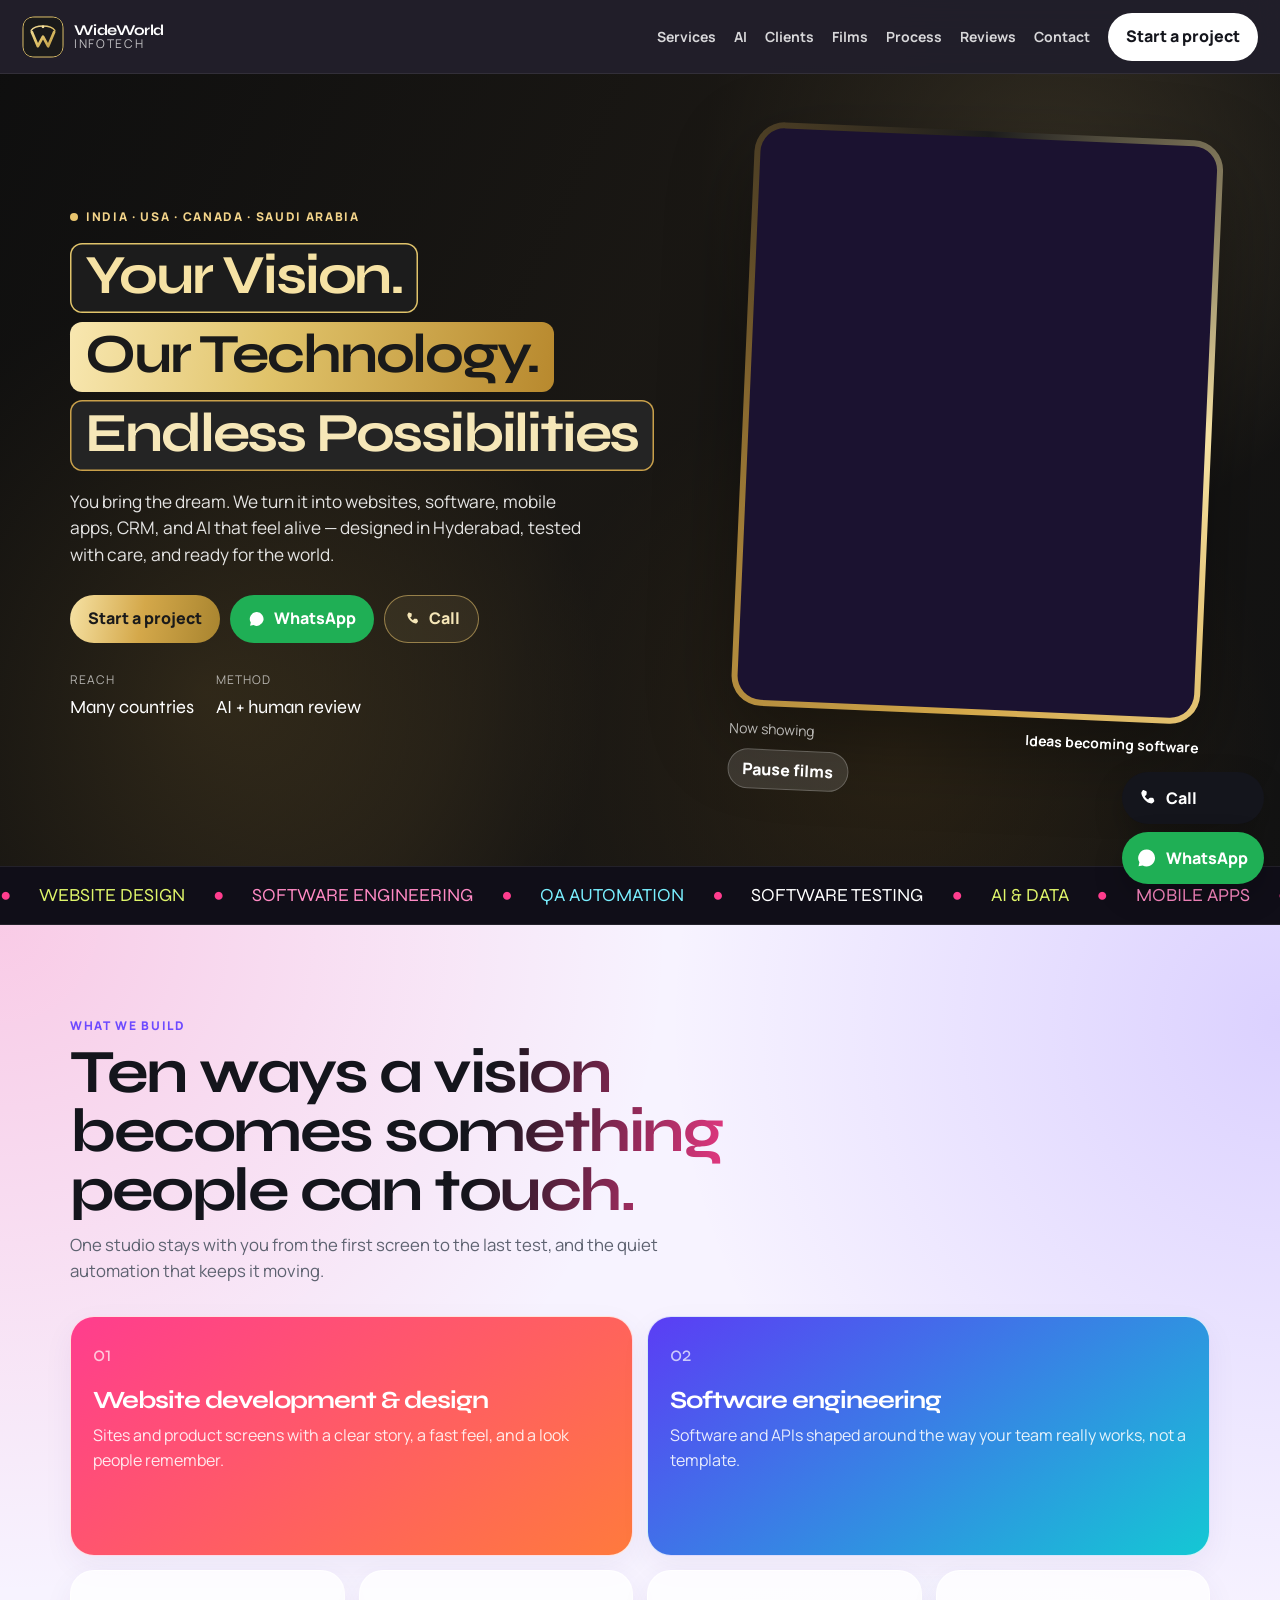
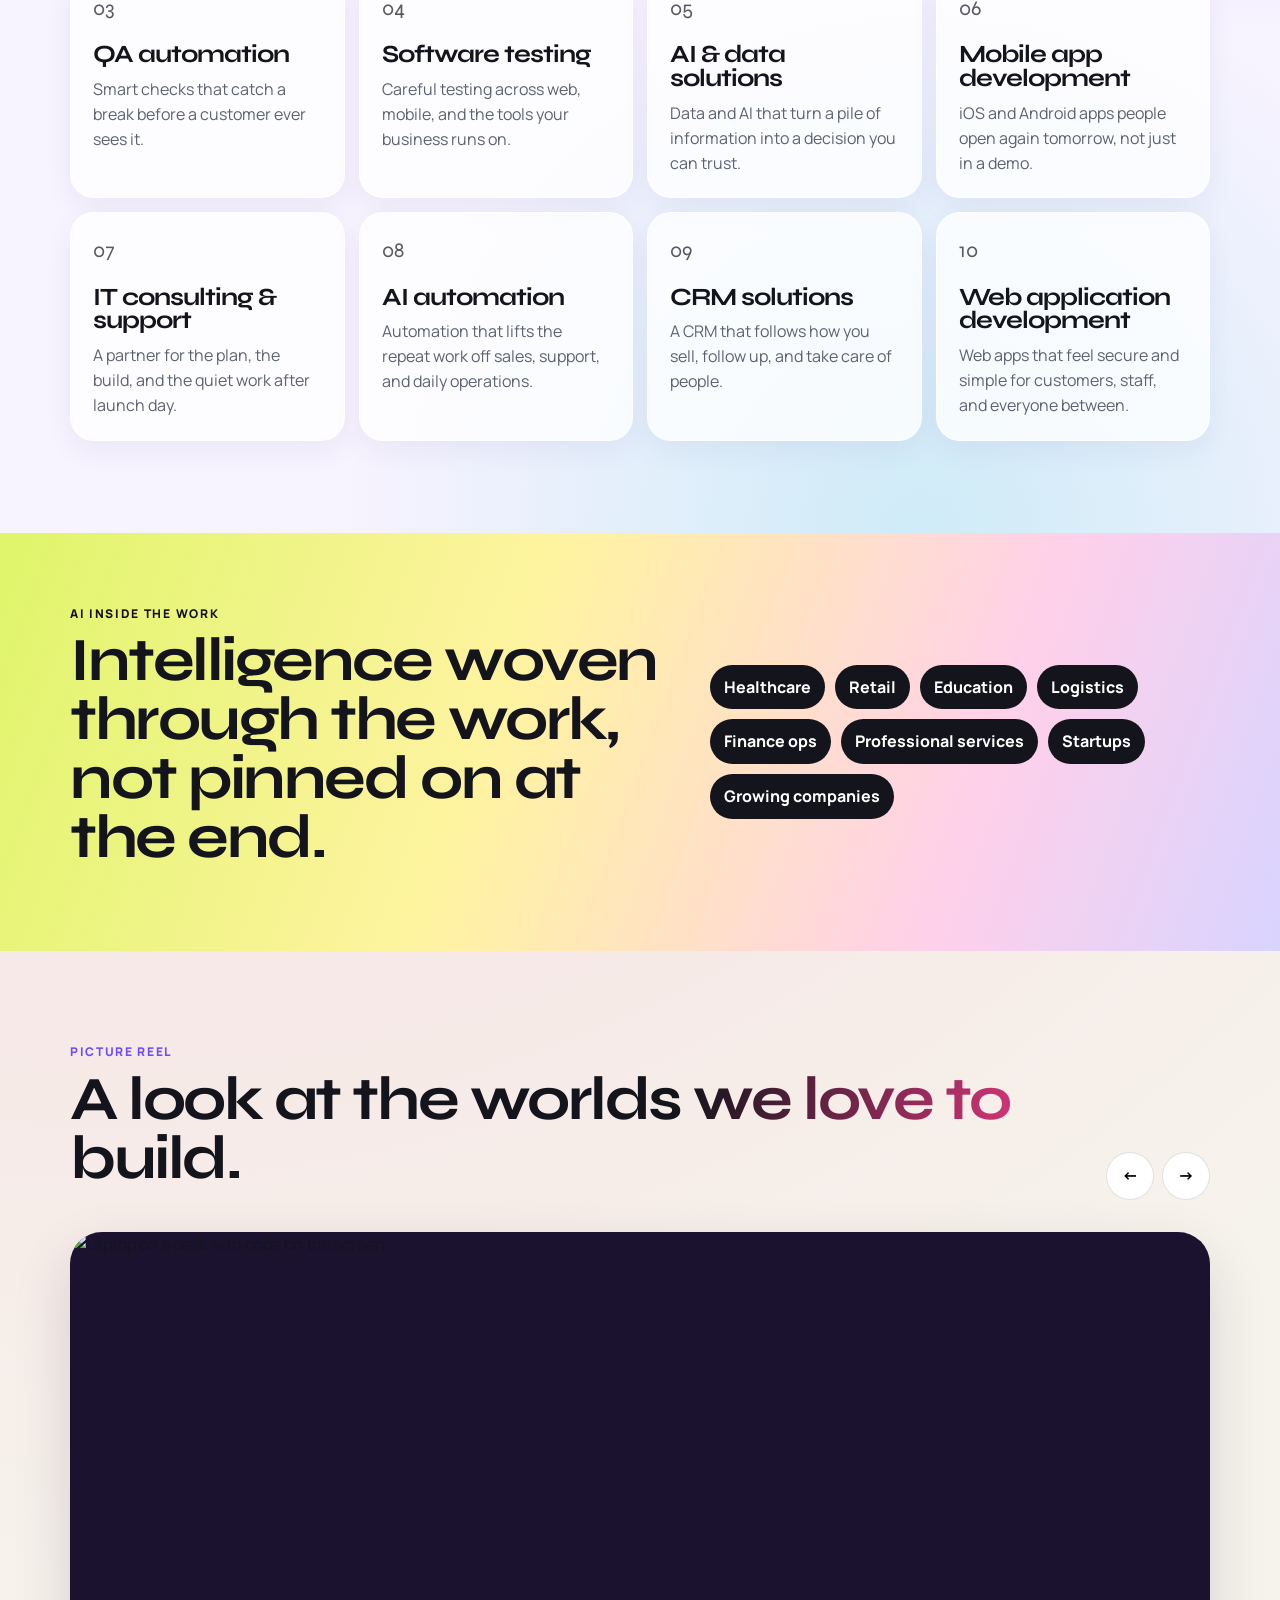
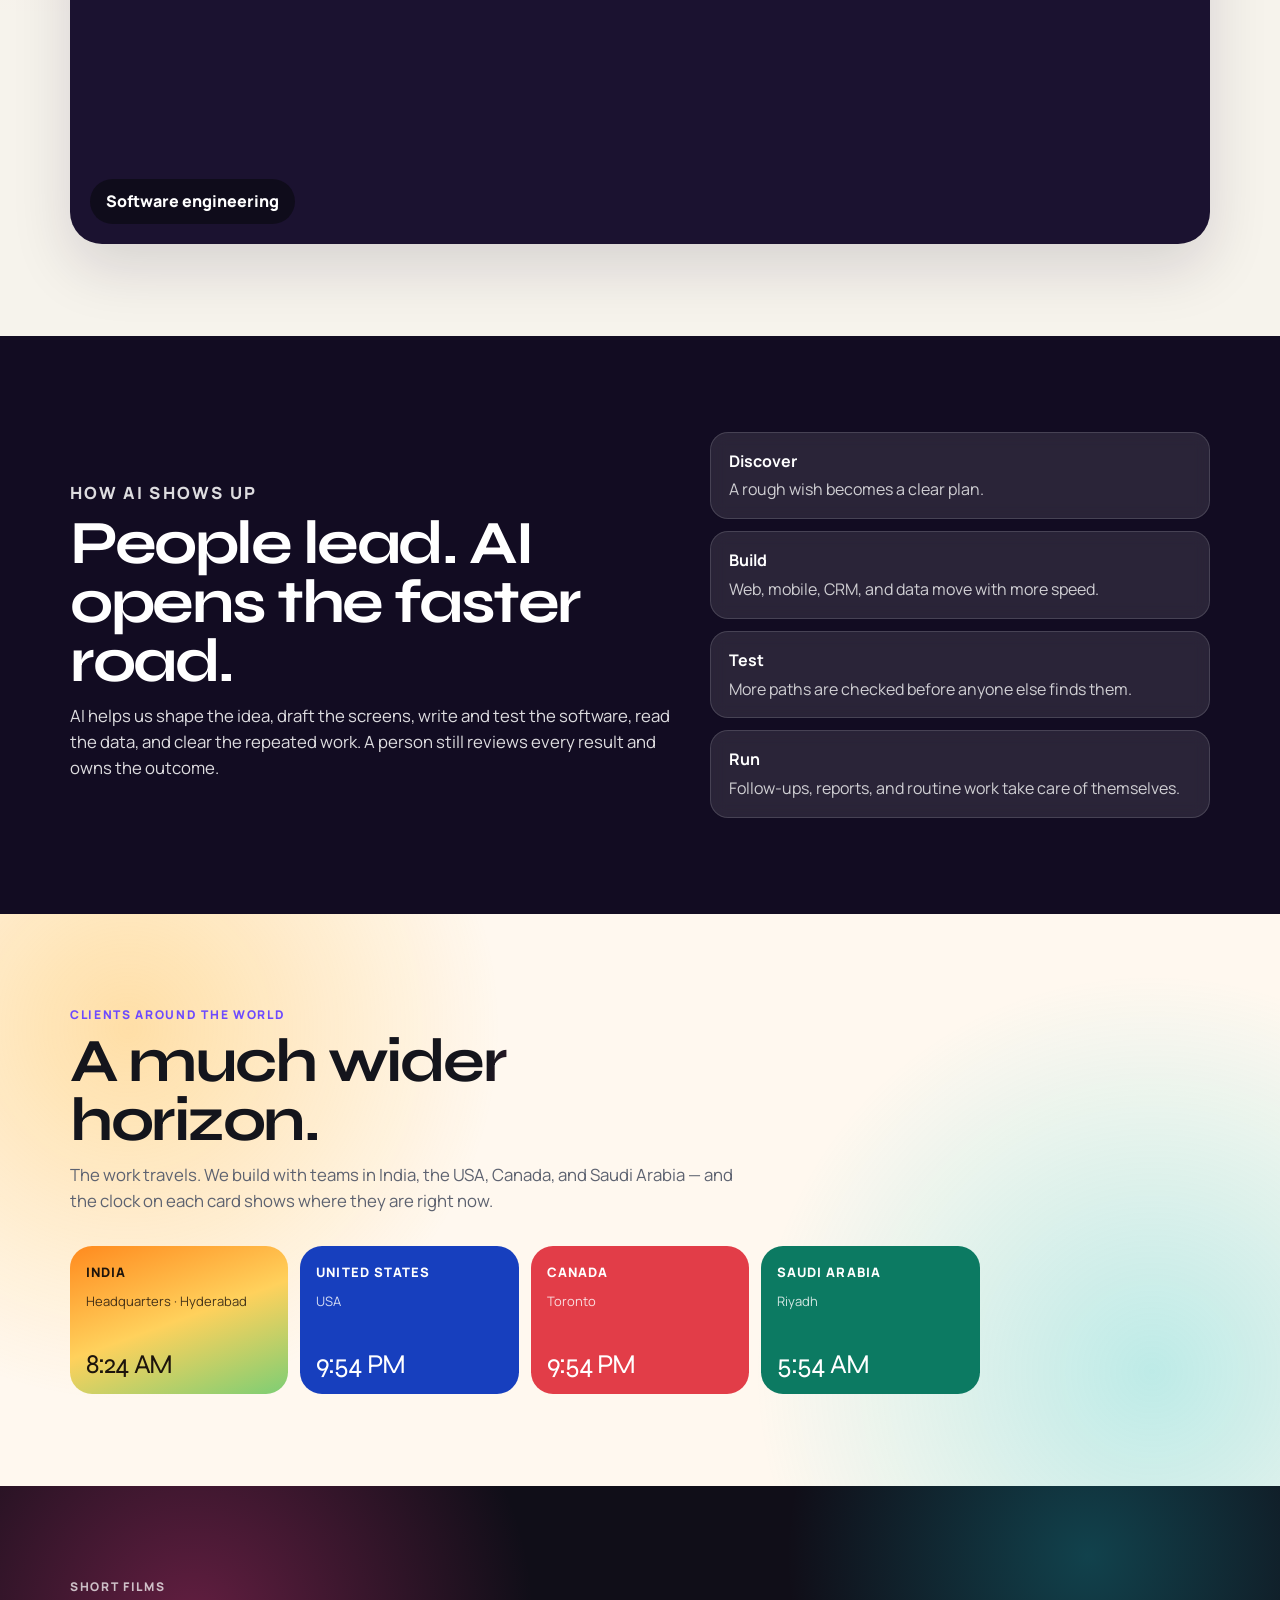
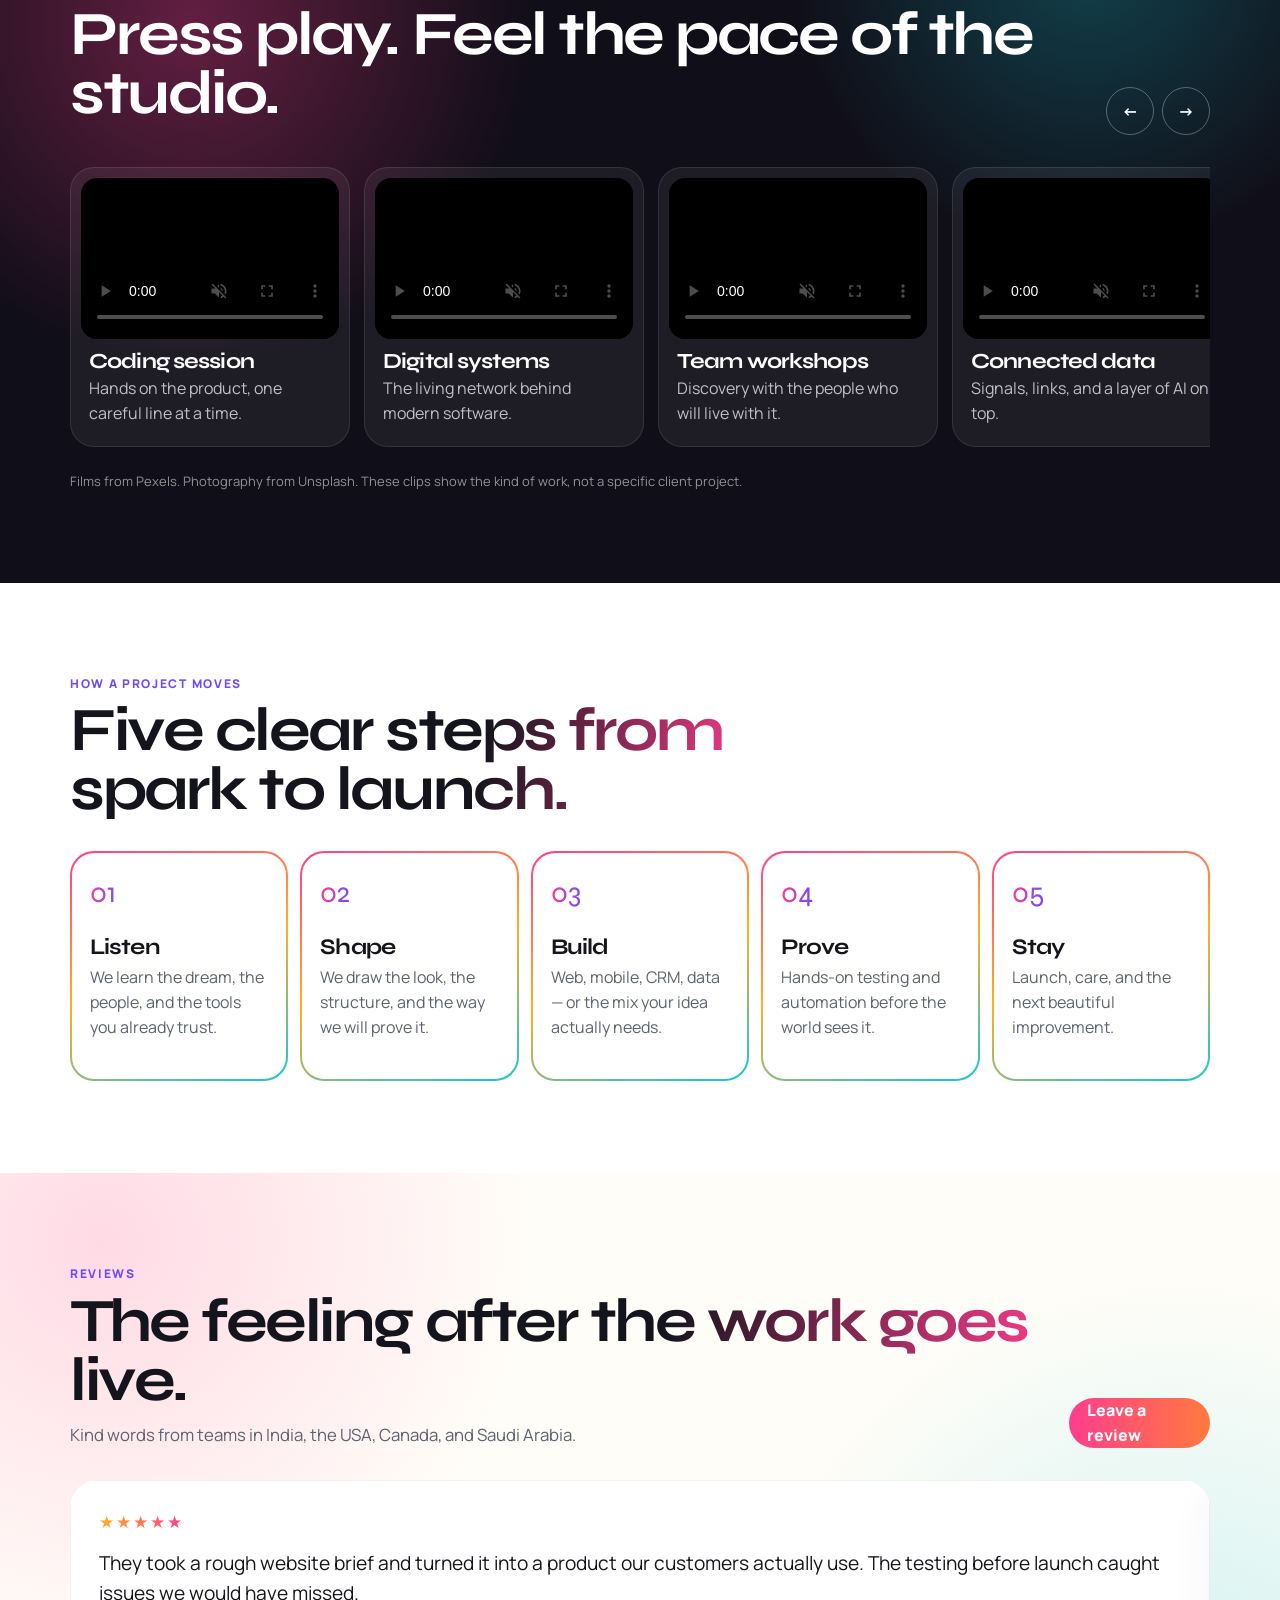
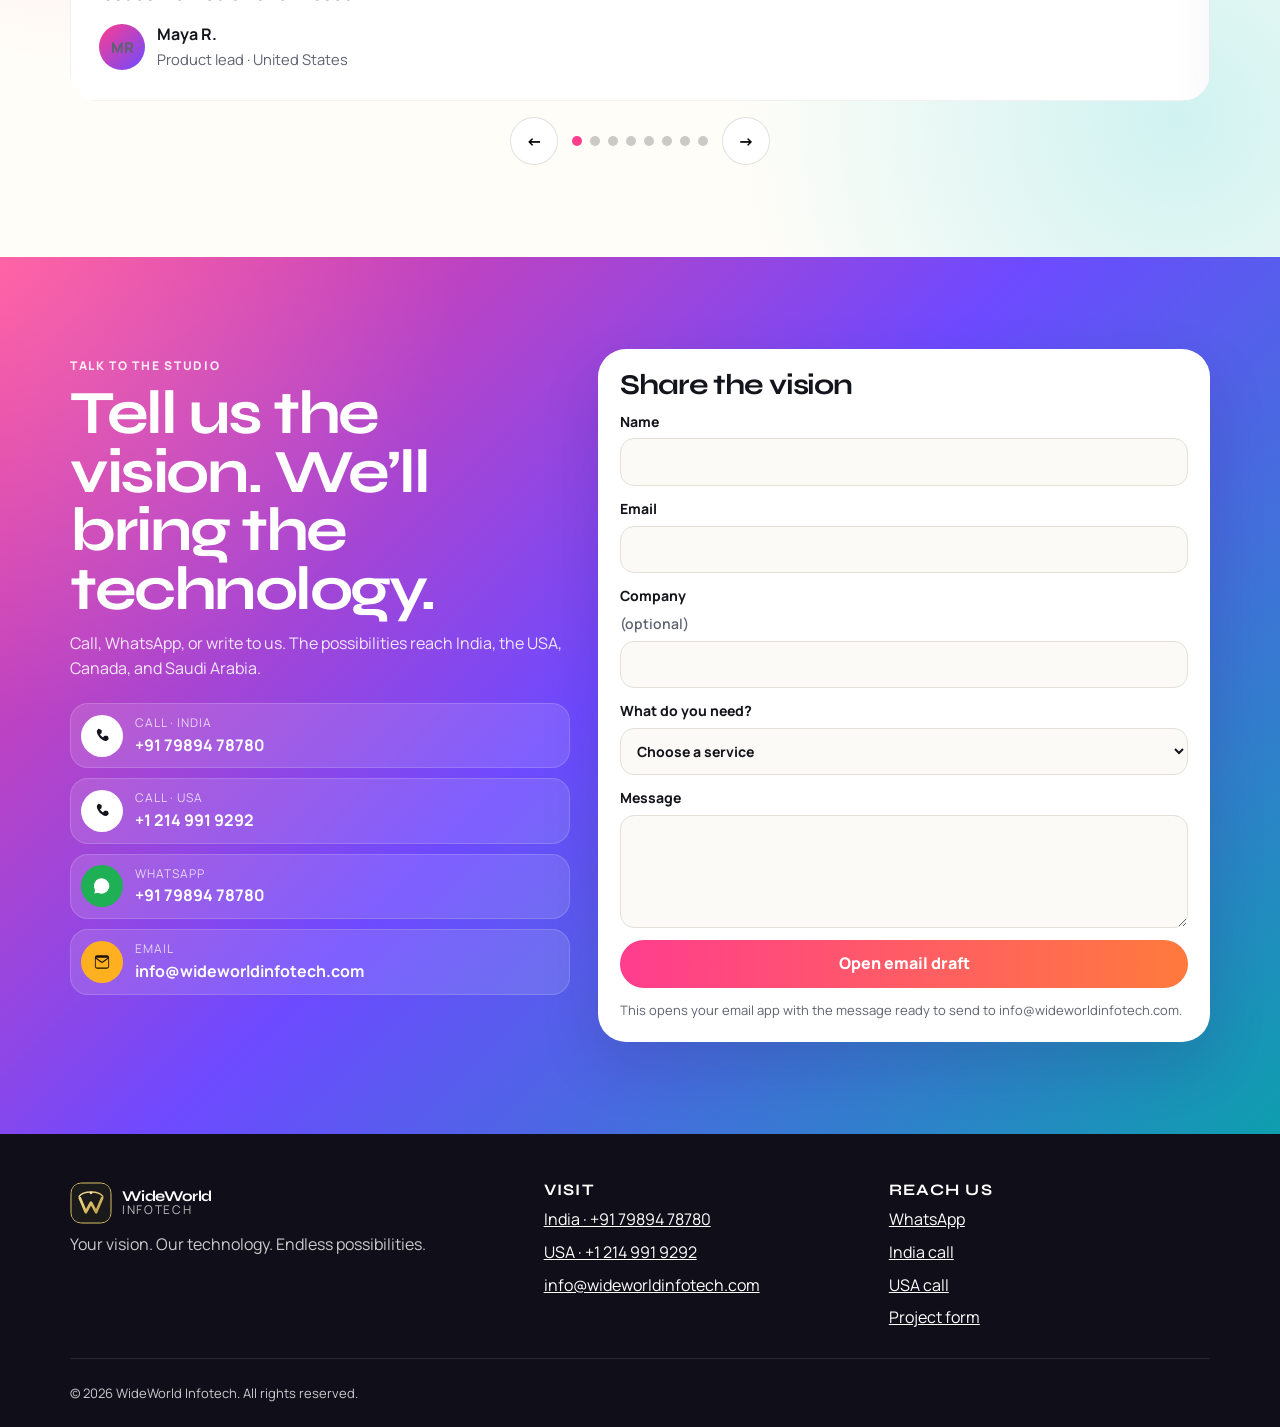
==== index.html @ 5df0ab69 "Initial website upload" ====
<!DOCTYPE html>
<html lang="en">
<head>
  <meta charset="UTF-8">
  <meta name="viewport" content="width=device-width, initial-scale=1">
  <title>WideWorld Infotech | Web, Software, QA, AI &amp; Mobile</title>
  <meta name="description" content="Your vision. Our technology. Endless possibilities. WideWorld Infotech in Hyderabad designs, builds, tests, and automates websites, software, mobile apps, CRM, and AI for India, the USA, Canada, and Saudi Arabia.">
  <meta name="theme-color" content="#12101c">
  <link rel="icon" href="favicon.svg" type="image/svg+xml">
  <link rel="preconnect" href="https://fonts.googleapis.com">
  <link rel="preconnect" href="https://fonts.gstatic.com" crossorigin>
  <link href="https://fonts.googleapis.com/css2?family=Manrope:wght@400;500;600;700;800&family=Syne:wght@600;700;800&display=swap" rel="stylesheet">
  <link rel="stylesheet" href="css/styles.css?v=10">
  <script type="application/ld+json">
  {
    "@context": "https://schema.org",
    "@type": "ProfessionalService",
    "name": "WideWorld Infotech",
    "email": "info@wideworldinfotech.com",
    "telephone": ["+91-7989478780", "+1-214-991-9292"],
    "address": {
      "@type": "PostalAddress",
      "addressLocality": "Hyderabad",
      "addressCountry": "IN"
    },
    "areaServed": ["India", "United States", "Canada", "Saudi Arabia"],
    "url": "https://wideworldinfotech.com"
  }
  </script>
</head>
<body>
  <a class="skip" href="#content">Skip to content</a>

  <header class="site-header">
    <a class="logo" href="#top" aria-label="WideWorld Infotech home">
      <img class="logo-mark" src="logo.svg" alt="" width="42" height="42">
      <span class="logo-words">
        <strong>WideWorld</strong>
        <em>Infotech</em>
      </span>
    </a>
    <button class="nav-toggle" type="button" aria-expanded="false" aria-controls="site-nav">
      <span class="nav-toggle-bars" aria-hidden="true"></span>
      <span class="sr-only">Menu</span>
    </button>
    <nav id="site-nav" class="site-nav" aria-label="Primary">
      <a href="#services">Services</a>
      <a href="#ai">AI</a>
      <a href="#global">Clients</a>
      <a href="#work">Films</a>
      <a href="#process">Process</a>
      <a href="#reviews">Reviews</a>
      <a href="#contact">Contact</a>
    </nav>
    <div class="header-actions">
      <a class="btn btn-light" href="#contact">Start a project</a>
    </div>
  </header>

  <main id="content">
    <section class="hero" id="top">
      <div class="hero-media" aria-hidden="true">
        <video id="heroVideo" autoplay muted loop playsinline poster="https://images.unsplash.com/photo-1550751827-4bd374c3f58b?auto=format&amp;fit=crop&amp;w=1800&amp;q=70">
          <source src="https://videos.pexels.com/video-files/3141210/3141210-hd_1280_720_25fps.mp4" media="(min-width: 800px)" type="video/mp4">
          <source src="https://videos.pexels.com/video-files/3141210/3141210-sd_960_540_25fps.mp4" type="video/mp4">
        </video>
        <div class="hero-wash"></div>
      </div>
      <div class="container hero-grid">
        <div class="hero-copy">
          <p class="eyebrow"><span class="live-dot"></span> India · USA · Canada · Saudi Arabia</p>
          <h1>
            <span class="h-kicker">Your Vision.</span>
            <span class="h-main">Our Technology.</span>
            <span class="h-outline">Endless Possibilities</span>
          </h1>
          <p class="lede">You bring the dream. We turn it into websites, software, mobile apps, CRM, and AI that feel alive — designed in Hyderabad, tested with care, and ready for the world.</p>
          <div class="hero-cta">
            <a class="btn btn-hot" href="#contact">Start a project</a>
            <a class="btn btn-wa" href="https://wa.me/917989478780?text=Hello%20WideWorld%20Infotech%2C%20I%20want%20to%20talk%20about%20a%20project." target="_blank" rel="noopener noreferrer">
              <svg viewBox="0 0 24 24" aria-hidden="true"><path d="M12 2.8A9.2 9.2 0 0 0 3.7 16.7L2.8 21l4.4-.9A9.2 9.2 0 1 0 12 2.8zm5.2 11.1c-.2-.1-1.3-.6-1.5-.7s-.4-.1-.5.1-.6.7-.7.9-.3.2-.5.1a6.2 6.2 0 0 1-1.8-1.1 6.8 6.8 0 0 1-1.3-1.6c-.1-.2 0-.4.1-.5l.4-.4.2-.3c.1-.1.1-.3 0-.4 0-.1-.5-1.2-.7-1.6s-.4-.4-.5-.4h-.4a.9.9 0 0 0-.6.3 2.5 2.5 0 0 0-.8 1.9 4.4 4.4 0 0 0 .9 2.3 10 10 0 0 0 3.8 3.4c.5.2 1 .4 1.3.5.6.2 1.1.1 1.4.1a1.9 1.9 0 0 0 1.2-1 1.6 1.6 0 0 0 .1-1.1c-.2-.1-.3-.2-.5-.3z"/></svg>
              WhatsApp
            </a>
            <a class="btn btn-ghost" href="tel:+917989478780">
              <svg viewBox="0 0 24 24" aria-hidden="true"><path d="M7.2 3.8c.4-.4 1-.5 1.5-.3l2.2.9c.5.2.8.7.8 1.2l-.2 2.4c0 .4-.2.8-.6 1L9.6 10c.8 1.6 2.1 2.9 3.7 3.7l1-1.3c.3-.4.7-.6 1.1-.6l2.4-.2c.5 0 1 .3 1.2.8l.9 2.2c.2.5.1 1.1-.3 1.5l-1.4 1.4c-.4.4-1 .6-1.6.5C11.8 17.4 6.6 12.2 5.8 6.8c-.1-.6.1-1.2.5-1.6l.9-1.4z"/></svg>
              Call
            </a>
          </div>
          <dl class="hero-facts">
            <div><dt>Reach</dt><dd>Many countries</dd></div>
            <div><dt>Method</dt><dd>AI + human review</dd></div>
          </dl>
        </div>
        <figure class="signal">
          <div class="signal-frame">
            <video autoplay muted loop playsinline poster="https://images.unsplash.com/photo-1498050108023-c5249f4df085?auto=format&amp;fit=crop&amp;w=1200&amp;q=70">
              <source src="https://videos.pexels.com/video-files/7989672/7989672-hd_1280_720_25fps.mp4" media="(min-width: 800px)" type="video/mp4">
              <source src="https://videos.pexels.com/video-files/7989672/7989672-sd_960_540_25fps.mp4" type="video/mp4">
            </video>
          </div>
          <figcaption>
            <span>Now showing</span>
            <strong>Ideas becoming software</strong>
          </figcaption>
          <button class="film-toggle" type="button" id="filmToggle">Pause films</button>
        </figure>
      </div>
    </section>

    <div class="marquee" aria-hidden="true">
      <div class="marquee-track">
        <span>Website design</span><span>Software engineering</span><span>QA automation</span><span>Software testing</span><span>AI &amp; data</span><span>Mobile apps</span><span>IT consulting</span><span>AI automation</span><span>CRM</span><span>Web applications</span>
        <span>Website design</span><span>Software engineering</span><span>QA automation</span><span>Software testing</span><span>AI &amp; data</span><span>Mobile apps</span><span>IT consulting</span><span>AI automation</span><span>CRM</span><span>Web applications</span>
      </div>
    </div>

    <section class="section services" id="services">
      <div class="container">
        <div class="section-head">
          <p class="kicker">What we build</p>
          <h2>Ten ways a vision becomes something people can touch.</h2>
          <p>One studio stays with you from the first screen to the last test, and the quiet automation that keeps it moving.</p>
        </div>
        <div class="bento">
          <article class="card card-wide card-magenta">
            <span class="num">01</span>
            <h3>Website development &amp; design</h3>
            <p>Sites and product screens with a clear story, a fast feel, and a look people remember.</p>
          </article>
          <article class="card card-wide card-violet">
            <span class="num">02</span>
            <h3>Software engineering</h3>
            <p>Software and APIs shaped around the way your team really works, not a template.</p>
          </article>
          <article class="card">
            <span class="num">03</span>
            <h3>QA automation</h3>
            <p>Smart checks that catch a break before a customer ever sees it.</p>
          </article>
          <article class="card">
            <span class="num">04</span>
            <h3>Software testing</h3>
            <p>Careful testing across web, mobile, and the tools your business runs on.</p>
          </article>
          <article class="card">
            <span class="num">05</span>
            <h3>AI &amp; data solutions</h3>
            <p>Data and AI that turn a pile of information into a decision you can trust.</p>
          </article>
          <article class="card">
            <span class="num">06</span>
            <h3>Mobile app development</h3>
            <p>iOS and Android apps people open again tomorrow, not just in a demo.</p>
          </article>
          <article class="card">
            <span class="num">07</span>
            <h3>IT consulting &amp; support</h3>
            <p>A partner for the plan, the build, and the quiet work after launch day.</p>
          </article>
          <article class="card">
            <span class="num">08</span>
            <h3>AI automation</h3>
            <p>Automation that lifts the repeat work off sales, support, and daily operations.</p>
          </article>
          <article class="card">
            <span class="num">09</span>
            <h3>CRM solutions</h3>
            <p>A CRM that follows how you sell, follow up, and take care of people.</p>
          </article>
          <article class="card">
            <span class="num">10</span>
            <h3>Web application development</h3>
            <p>Web apps that feel secure and simple for customers, staff, and everyone between.</p>
          </article>
        </div>
      </div>
    </section>

    <section class="band" aria-label="Sectors">
      <div class="container band-grid">
        <div>
          <p class="kicker kicker-dark">AI inside the work</p>
          <h2>Intelligence woven through the work, not pinned on at the end.</h2>
        </div>
        <ul class="pills">
          <li>Healthcare</li>
          <li>Retail</li>
          <li>Education</li>
          <li>Logistics</li>
          <li>Finance ops</li>
          <li>Professional services</li>
          <li>Startups</li>
          <li>Growing companies</li>
        </ul>
      </div>
    </section>

    <section class="section filmstrip" id="studio" aria-labelledby="studio-title">
      <div class="container">
        <div class="section-head split">
          <div>
            <p class="kicker">Picture reel</p>
            <h2 id="studio-title">A look at the worlds we love to build.</h2>
          </div>
          <div class="slide-controls">
            <button type="button" id="slidePrev" aria-label="Previous photo">←</button>
            <button type="button" id="slideNext" aria-label="Next photo">→</button>
          </div>
        </div>
        <div class="stage" id="stage">
          <figure class="slide is-active">
            <img src="https://images.unsplash.com/photo-1498050108023-c5249f4df085?auto=format&amp;fit=crop&amp;w=1800&amp;q=80" alt="Laptop on a desk with code on the screen">
            <figcaption>Software engineering</figcaption>
          </figure>
          <figure class="slide">
            <img src="https://images.unsplash.com/photo-1522071820081-009f0129c71c?auto=format&amp;fit=crop&amp;w=1800&amp;q=80" alt="Team collaborating around a table with laptops">
            <figcaption>Design and discovery</figcaption>
          </figure>
          <figure class="slide">
            <img src="https://images.unsplash.com/photo-1512941937669-90a1b58e7e9c?auto=format&amp;fit=crop&amp;w=1800&amp;q=80" alt="Hands holding a phone showing a mobile app">
            <figcaption>Mobile apps</figcaption>
          </figure>
          <figure class="slide">
            <img src="https://images.unsplash.com/photo-1551288049-bebda4e38f71?auto=format&amp;fit=crop&amp;w=1800&amp;q=80" alt="Analytics dashboard on a laptop screen">
            <figcaption>Data and AI</figcaption>
          </figure>
          <figure class="slide">
            <img src="https://images.unsplash.com/photo-1600880292203-757bb62b4baf?auto=format&amp;fit=crop&amp;w=1800&amp;q=80" alt="People in a meeting reviewing work on a laptop">
            <figcaption>Consulting and support</figcaption>
          </figure>
        </div>
      </div>
    </section>

    <section class="ai" id="ai">
      <div class="ai-media" aria-hidden="true">
        <video autoplay muted loop playsinline poster="https://images.unsplash.com/photo-1518770660439-4636190af475?auto=format&amp;fit=crop&amp;w=1600&amp;q=70">
          <source src="https://videos.pexels.com/video-files/3129671/3129671-hd_1280_720_30fps.mp4" media="(min-width: 800px)" type="video/mp4">
          <source src="https://videos.pexels.com/video-files/3129671/3129671-sd_960_540_30fps.mp4" type="video/mp4">
        </video>
      </div>
      <div class="container ai-grid">
        <div>
          <p class="kicker kicker-light">How AI shows up</p>
          <h2>People lead. AI opens the faster road.</h2>
          <p>AI helps us shape the idea, draft the screens, write and test the software, read the data, and clear the repeated work. A person still reviews every result and owns the outcome.</p>
        </div>
        <ol class="ai-list">
          <li><strong>Discover</strong><span>A rough wish becomes a clear plan.</span></li>
          <li><strong>Build</strong><span>Web, mobile, CRM, and data move with more speed.</span></li>
          <li><strong>Test</strong><span>More paths are checked before anyone else finds them.</span></li>
          <li><strong>Run</strong><span>Follow-ups, reports, and routine work take care of themselves.</span></li>
        </ol>
      </div>
    </section>

    <section class="section global" id="global">
      <div class="container">
        <div class="section-head">
          <p class="kicker">Clients around the world</p>
          <h2>A much wider horizon.</h2>
          <p>The work travels. We build with teams in India, the USA, Canada, and Saudi Arabia — and the clock on each card shows where they are right now.</p>
        </div>
        <div class="atlas">
          <article class="place">
            <p class="place-country">India</p>
            <p class="place-tag">Headquarters · Hyderabad</p>
            <p class="clock" data-tz="Asia/Kolkata" data-label="Hyderabad">Hyderabad</p>
          </article>
          <article class="place">
            <p class="place-country">United States</p>
            <p class="place-tag">USA</p>
            <p class="clock" data-tz="America/New_York" data-label="US Eastern">US Eastern</p>
          </article>
          <article class="place">
            <p class="place-country">Canada</p>
            <p class="place-tag">Toronto</p>
            <p class="clock" data-tz="America/Toronto" data-label="Toronto">Toronto</p>
          </article>
          <article class="place">
            <p class="place-country">Saudi Arabia</p>
            <p class="place-tag">Riyadh</p>
            <p class="clock" data-tz="Asia/Riyadh" data-label="Riyadh">Riyadh</p>
          </article>
        </div>
      </div>
    </section>

    <section class="section reel" id="work">
      <div class="container">
        <div class="section-head split">
          <div>
            <p class="kicker kicker-light">Short films</p>
            <h2>Press play. Feel the pace of the studio.</h2>
          </div>
          <div class="slide-controls">
            <button type="button" id="reelPrev" aria-label="Scroll films left">←</button>
            <button type="button" id="reelNext" aria-label="Scroll films right">→</button>
          </div>
        </div>
        <div class="reel-row" id="reelRow">
          <article class="clip">
            <video muted loop playsinline controls preload="metadata" poster="https://images.unsplash.com/photo-1498050108023-c5249f4df085?auto=format&amp;fit=crop&amp;w=900&amp;q=70">
              <source src="https://videos.pexels.com/video-files/7989672/7989672-sd_960_540_25fps.mp4" type="video/mp4">
            </video>
            <h3>Coding session</h3>
            <p>Hands on the product, one careful line at a time.</p>
          </article>
          <article class="clip">
            <video muted loop playsinline controls preload="metadata" poster="https://images.unsplash.com/photo-1550751827-4bd374c3f58b?auto=format&amp;fit=crop&amp;w=900&amp;q=70">
              <source src="https://videos.pexels.com/video-files/3141210/3141210-sd_960_540_25fps.mp4" type="video/mp4">
            </video>
            <h3>Digital systems</h3>
            <p>The living network behind modern software.</p>
          </article>
          <article class="clip">
            <video muted loop playsinline controls preload="metadata" poster="https://images.unsplash.com/photo-1522202176988-66273c2fd55f?auto=format&amp;fit=crop&amp;w=900&amp;q=70">
              <source src="https://videos.pexels.com/video-files/3209298/3209298-sd_960_540_25fps.mp4" type="video/mp4">
            </video>
            <h3>Team workshops</h3>
            <p>Discovery with the people who will live with it.</p>
          </article>
          <article class="clip">
            <video muted loop playsinline controls preload="metadata" poster="https://images.unsplash.com/photo-1518770660439-4636190af475?auto=format&amp;fit=crop&amp;w=900&amp;q=70">
              <source src="https://videos.pexels.com/video-files/3129671/3129671-sd_960_540_30fps.mp4" type="video/mp4">
            </video>
            <h3>Connected data</h3>
            <p>Signals, links, and a layer of AI on top.</p>
          </article>
        </div>
        <p class="credit">Films from Pexels. Photography from Unsplash. These clips show the kind of work, not a specific client project.</p>
      </div>
    </section>

    <section class="section process" id="process">
      <div class="container">
        <div class="section-head">
          <p class="kicker">How a project moves</p>
          <h2>Five clear steps from spark to launch.</h2>
        </div>
        <ol class="steps">
          <li><span>01</span><h3>Listen</h3><p>We learn the dream, the people, and the tools you already trust.</p></li>
          <li><span>02</span><h3>Shape</h3><p>We draw the look, the structure, and the way we will prove it.</p></li>
          <li><span>03</span><h3>Build</h3><p>Web, mobile, CRM, data — or the mix your idea actually needs.</p></li>
          <li><span>04</span><h3>Prove</h3><p>Hands-on testing and automation before the world sees it.</p></li>
          <li><span>05</span><h3>Stay</h3><p>Launch, care, and the next beautiful improvement.</p></li>
        </ol>
      </div>
    </section>

    <section class="section reviews" id="reviews">
      <div class="container">
        <div class="section-head split">
          <div>
            <p class="kicker">Reviews</p>
            <h2>The feeling after the work goes live.</h2>
            <p>Kind words from teams in India, the USA, Canada, and Saudi Arabia.</p>
          </div>
          <a class="btn btn-hot" href="https://wa.me/917989478780?text=Hello%20WideWorld%20Infotech%2C%20I%20want%20to%20leave%20a%20review." target="_blank" rel="noopener noreferrer">Leave a review</a>
        </div>
        <div class="review-slider" id="reviewSlider">
        <div class="review-viewport">
        <div class="review-track" id="reviewTrack">
          <article class="review">
            <p class="stars" aria-label="5 out of 5 stars"><span>★★★★★</span></p>
            <blockquote>They took a rough website brief and turned it into a product our customers actually use. The testing before launch caught issues we would have missed.</blockquote>
            <footer>
              <span class="avatar" aria-hidden="true">MR</span>
              <div>
                <strong>Maya R.</strong>
                <span>Product lead · United States</span>
              </div>
            </footer>
          </article>
          <article class="review">
            <p class="stars" aria-label="5 out of 5 stars"><span>★★★★★</span></p>
            <blockquote>The time difference never felt like a problem. One team handled the web app and the QA, and we always knew what was next.</blockquote>
            <footer>
              <span class="avatar" aria-hidden="true">OH</span>
              <div>
                <strong>Omar H.</strong>
                <span>Operations manager · Canada</span>
              </div>
            </footer>
          </article>
          <article class="review">
            <p class="stars" aria-label="5 out of 5 stars"><span>★★★★★</span></p>
            <blockquote>Our CRM finally matches how the sales team works. The support after go-live was as careful as the build itself.</blockquote>
            <footer>
              <span class="avatar" aria-hidden="true">PS</span>
              <div>
                <strong>Priya S.</strong>
                <span>Founder · Canada</span>
              </div>
            </footer>
          </article>
          <article class="review">
            <p class="stars" aria-label="5 out of 5 stars"><span>★★★★★</span></p>
            <blockquote>Fast replies from Hyderabad, and the mobile app felt finished. It was ready for daily use, not just a demo.</blockquote>
            <footer>
              <span class="avatar" aria-hidden="true">AK</span>
              <div>
                <strong>Arjun K.</strong>
                <span>Business owner · India</span>
              </div>
            </footer>
          </article>
          <article class="review">
            <p class="stars" aria-label="5 out of 5 stars"><span>★★★★★</span></p>
            <blockquote>The AI automation cleared a pile of weekly reporting. A person still checked the result, which is exactly what we asked for.</blockquote>
            <footer>
              <span class="avatar" aria-hidden="true">DC</span>
              <div>
                <strong>Daniel C.</strong>
                <span>Operations · United States</span>
              </div>
            </footer>
          </article>
          <article class="review">
            <p class="stars" aria-label="5 out of 5 stars"><span>★★★★★</span></p>
            <blockquote>Software testing was thorough. When something failed, they explained it clearly instead of sending a vague update.</blockquote>
            <footer>
              <span class="avatar" aria-hidden="true">LM</span>
              <div>
                <strong>Lina M.</strong>
                <span>QA partner · Saudi Arabia</span>
              </div>
            </footer>
          </article>
          <article class="review">
            <p class="stars" aria-label="5 out of 5 stars"><span>★★★★★</span></p>
            <blockquote>From Riyadh, the handover was simple. The website, the CRM, and the support all came from the same Hyderabad team.</blockquote>
            <footer>
              <span class="avatar" aria-hidden="true">FA</span>
              <div>
                <strong>Fatima A.</strong>
                <span>Director · Saudi Arabia</span>
              </div>
            </footer>
          </article>
          <article class="review">
            <p class="stars" aria-label="5 out of 5 stars"><span>★★★★★</span></p>
            <blockquote>They understood the timeline and still shipped the web app with proper testing. Calls were easy to book.</blockquote>
            <footer>
              <span class="avatar" aria-hidden="true">JT</span>
              <div>
                <strong>James T.</strong>
                <span>Product owner · United States</span>
              </div>
            </footer>
          </article>
        </div>
        </div>
        <div class="review-controls">
          <button type="button" id="reviewPrev" aria-label="Previous review">←</button>
          <div class="review-dots" id="reviewDots"></div>
          <button type="button" id="reviewNext" aria-label="Next review">→</button>
        </div>
        </div>
      </div>
    </section>

    <section class="section contact" id="contact">
      <div class="container contact-grid">
        <div class="contact-copy">
          <p class="kicker kicker-light">Talk to the studio</p>
          <h2>Tell us the vision. We’ll bring the technology.</h2>
          <p>Call, WhatsApp, or write to us. The possibilities reach India, the USA, Canada, and Saudi Arabia.</p>
          <ul class="contact-list">
            <li>
              <a class="contact-link" href="tel:+917989478780">
                <span class="round call" aria-hidden="true">
                  <svg viewBox="0 0 24 24"><path d="M7.2 3.8c.4-.4 1-.5 1.5-.3l2.2.9c.5.2.8.7.8 1.2l-.2 2.4c0 .4-.2.8-.6 1L9.6 10c.8 1.6 2.1 2.9 3.7 3.7l1-1.3c.3-.4.7-.6 1.1-.6l2.4-.2c.5 0 1 .3 1.2.8l.9 2.2c.2.5.1 1.1-.3 1.5l-1.4 1.4c-.4.4-1 .6-1.6.5C11.8 17.4 6.6 12.2 5.8 6.8c-.1-.6.1-1.2.5-1.6l.9-1.4z"/></svg>
                </span>
                <span><small>Call · India</small><strong>+91 79894 78780</strong></span>
              </a>
            </li>
            <li>
              <a class="contact-link" href="tel:+12149919292">
                <span class="round call" aria-hidden="true">
                  <svg viewBox="0 0 24 24"><path d="M7.2 3.8c.4-.4 1-.5 1.5-.3l2.2.9c.5.2.8.7.8 1.2l-.2 2.4c0 .4-.2.8-.6 1L9.6 10c.8 1.6 2.1 2.9 3.7 3.7l1-1.3c.3-.4.7-.6 1.1-.6l2.4-.2c.5 0 1 .3 1.2.8l.9 2.2c.2.5.1 1.1-.3 1.5l-1.4 1.4c-.4.4-1 .6-1.6.5C11.8 17.4 6.6 12.2 5.8 6.8c-.1-.6.1-1.2.5-1.6l.9-1.4z"/></svg>
                </span>
                <span><small>Call · USA</small><strong>+1 214 991 9292</strong></span>
              </a>
            </li>
            <li>
              <a class="contact-link" href="https://wa.me/917989478780?text=Hello%20WideWorld%20Infotech%2C%20I%20want%20to%20talk%20about%20a%20project." target="_blank" rel="noopener noreferrer">
                <span class="round wa" aria-hidden="true">
                  <svg viewBox="0 0 24 24"><path d="M12 2.8A9.2 9.2 0 0 0 3.7 16.7L2.8 21l4.4-.9A9.2 9.2 0 1 0 12 2.8zm5.2 11.1c-.2-.1-1.3-.6-1.5-.7s-.4-.1-.5.1-.6.7-.7.9-.3.2-.5.1a6.2 6.2 0 0 1-1.8-1.1 6.8 6.8 0 0 1-1.3-1.6c-.1-.2 0-.4.1-.5l.4-.4.2-.3c.1-.1.1-.3 0-.4 0-.1-.5-1.2-.7-1.6s-.4-.4-.5-.4h-.4a.9.9 0 0 0-.6.3 2.5 2.5 0 0 0-.8 1.9 4.4 4.4 0 0 0 .9 2.3 10 10 0 0 0 3.8 3.4c.5.2 1 .4 1.3.5.6.2 1.1.1 1.4.1a1.9 1.9 0 0 0 1.2-1 1.6 1.6 0 0 0 .1-1.1c-.2-.1-.3-.2-.5-.3z"/></svg>
                </span>
                <span><small>WhatsApp</small><strong>+91 79894 78780</strong></span>
              </a>
            </li>
            <li>
              <a class="contact-link" href="mailto:info@wideworldinfotech.com">
                <span class="round mail" aria-hidden="true">
                  <svg viewBox="0 0 24 24"><path d="M3.5 6.5A2.5 2.5 0 0 1 6 4h12a2.5 2.5 0 0 1 2.5 2.5v11A2.5 2.5 0 0 1 18 20H6a2.5 2.5 0 0 1-2.5-2.5v-11zm1.6.4 6.4 4.6c.3.2.7.2 1 0l6.4-4.6H5.1zM19.5 8.2l-6.2 4.4a2.5 2.5 0 0 1-2.6 0L4.5 8.2V17.5c0 .6.4 1 1 1h13c.6 0 1-.4 1-1V8.2z"/></svg>
                </span>
                <span><small>Email</small><strong>info@wideworldinfotech.com</strong></span>
              </a>
            </li>
          </ul>
        </div>
        <form class="form" id="enquiry" action="mailto:info@wideworldinfotech.com" method="post" enctype="text/plain">
          <h3>Share the vision</h3>
          <label>Name
            <input name="name" autocomplete="name" required maxlength="80">
          </label>
          <label>Email
            <input name="email" type="email" autocomplete="email" required maxlength="120">
          </label>
          <label>Company <span>(optional)</span>
            <input name="company" autocomplete="organization" maxlength="120">
          </label>
          <label>What do you need?
            <select name="service" required>
              <option value="">Choose a service</option>
              <option>Website development &amp; design</option>
              <option>Software engineering</option>
              <option>QA automation</option>
              <option>Software testing</option>
              <option>AI &amp; data solutions</option>
              <option>Mobile app development</option>
              <option>IT consulting &amp; support</option>
              <option>AI automation</option>
              <option>CRM solutions</option>
              <option>Web application development</option>
              <option>Not sure yet</option>
            </select>
          </label>
          <label>Message
            <textarea name="message" rows="4" required maxlength="2000"></textarea>
          </label>
          <button class="btn btn-hot" type="submit">Open email draft</button>
          <p class="form-note" id="formNote">This opens your email app with the message ready to send to info@wideworldinfotech.com.</p>
        </form>
      </div>
    </section>
  </main>

  <footer class="footer">
    <div class="container footer-grid">
      <div>
        <a class="logo" href="#top">
          <img class="logo-mark" src="logo.svg" alt="" width="42" height="42">
          <span class="logo-words"><strong>WideWorld</strong><em>Infotech</em></span>
        </a>
        <p>Your vision. Our technology. Endless possibilities.</p>
      </div>
      <div>
        <h2>Visit</h2>
        <p><a href="tel:+917989478780">India · +91 79894 78780</a></p>
        <p><a href="tel:+12149919292">USA · +1 214 991 9292</a></p>
        <p><a href="mailto:info@wideworldinfotech.com">info@wideworldinfotech.com</a></p>
      </div>
      <div>
        <h2>Reach us</h2>
        <p><a href="https://wa.me/917989478780" target="_blank" rel="noopener noreferrer">WhatsApp</a></p>
        <p><a href="tel:+917989478780">India call</a></p>
        <p><a href="tel:+12149919292">USA call</a></p>
        <p><a href="#contact">Project form</a></p>
      </div>
    </div>
    <div class="container legal">
      <p>© <span id="year">2026</span> WideWorld Infotech. All rights reserved.</p>
    </div>
  </footer>

  <div class="dock" aria-label="Quick contact">
    <a class="dock-btn call" href="tel:+917989478780">
      <svg viewBox="0 0 24 24" aria-hidden="true"><path d="M7.2 3.8c.4-.4 1-.5 1.5-.3l2.2.9c.5.2.8.7.8 1.2l-.2 2.4c0 .4-.2.8-.6 1L9.6 10c.8 1.6 2.1 2.9 3.7 3.7l1-1.3c.3-.4.7-.6 1.1-.6l2.4-.2c.5 0 1 .3 1.2.8l.9 2.2c.2.5.1 1.1-.3 1.5l-1.4 1.4c-.4.4-1 .6-1.6.5C11.8 17.4 6.6 12.2 5.8 6.8c-.1-.6.1-1.2.5-1.6l.9-1.4z"/></svg>
      <span>Call</span>
    </a>
    <a class="dock-btn wa" href="https://wa.me/917989478780?text=Hello%20WideWorld%20Infotech%2C%20I%20want%20to%20talk%20about%20a%20project." target="_blank" rel="noopener noreferrer">
      <svg viewBox="0 0 24 24" aria-hidden="true"><path d="M12 2.8A9.2 9.2 0 0 0 3.7 16.7L2.8 21l4.4-.9A9.2 9.2 0 1 0 12 2.8zm5.2 11.1c-.2-.1-1.3-.6-1.5-.7s-.4-.1-.5.1-.6.7-.7.9-.3.2-.5.1a6.2 6.2 0 0 1-1.8-1.1 6.8 6.8 0 0 1-1.3-1.6c-.1-.2 0-.4.1-.5l.4-.4.2-.3c.1-.1.1-.3 0-.4 0-.1-.5-1.2-.7-1.6s-.4-.4-.5-.4h-.4a.9.9 0 0 0-.6.3 2.5 2.5 0 0 0-.8 1.9 4.4 4.4 0 0 0 .9 2.3 10 10 0 0 0 3.8 3.4c.5.2 1 .4 1.3.5.6.2 1.1.1 1.4.1a1.9 1.9 0 0 0 1.2-1 1.6 1.6 0 0 0 .1-1.1c-.2-.1-.3-.2-.5-.3z"/></svg>
      <span>WhatsApp</span>
    </a>
  </div>

  <script src="js/main.js?v=3"></script>
</body>
</html>
---- css/styles.css ----
:root {
  --ink: #14151c;
  --paper: #f6f3ec;
  --muted: #5d6270;
  --line: rgba(20, 21, 28, 0.12);
  --hot: #ff3d8e;
  --violet: #6d4aff;
  --cyan: #14c8d4;
  --lime: #dff56a;
  --amber: #ffb020;
  --wa: #1faf55;
  --max: 1140px;
  --header: 74px;
  --shadow: 0 24px 60px rgba(28, 16, 48, 0.14);
}

* { box-sizing: border-box; }
html { scroll-behavior: smooth; scroll-padding-top: 96px; }
body {
  margin: 0;
  font-family: Manrope, "Segoe UI", sans-serif;
  color: var(--ink);
  background:
    radial-gradient(circle at 8% 18%, rgba(255, 61, 142, 0.16), transparent 28%),
    radial-gradient(circle at 90% 8%, rgba(109, 74, 255, 0.16), transparent 26%),
    radial-gradient(circle at 80% 70%, rgba(20, 200, 212, 0.14), transparent 28%),
    var(--paper);
  line-height: 1.55;
}
img, video { max-width: 100%; display: block; }
a { color: inherit; }
button, input, select, textarea { font: inherit; }
h1, h2, h3, .logo-words strong {
  font-family: Syne, Manrope, sans-serif;
  letter-spacing: -0.04em;
  line-height: 0.96;
}
h1, h2, h3, p { margin: 0; }
ul, ol { margin: 0; padding: 0; }

.sr-only, .skip {
  position: absolute;
  width: 1px;
  height: 1px;
  padding: 0;
  margin: -1px;
  overflow: hidden;
  clip: rect(0, 0, 0, 0);
  white-space: nowrap;
  border: 0;
}
.skip:focus {
  position: fixed;
  top: 12px;
  left: 12px;
  width: auto;
  height: auto;
  margin: 0;
  clip: auto;
  z-index: 80;
  background: #fff;
  color: var(--ink);
  padding: 10px 14px;
  border-radius: 999px;
}

.container { width: min(var(--max), calc(100% - 40px)); margin: 0 auto; }
.section { padding: 92px 0; }

.site-header {
  position: sticky;
  top: 0;
  z-index: 40;
  display: flex;
  align-items: center;
  gap: 18px;
  min-height: var(--header);
  padding: 12px 22px;
  background: rgba(16, 14, 24, 0.92);
  color: #fff;
  backdrop-filter: blur(16px);
  border-bottom: 1px solid rgba(255, 255, 255, 0.08);
}
.logo {
  display: flex;
  align-items: center;
  gap: 10px;
  text-decoration: none;
  margin-right: auto;
}
.logo-mark {
  display: block;
  width: 42px;
  height: 42px;
  border-radius: 13px;
}
.logo-words { display: flex; flex-direction: column; line-height: 1; }
.logo-words strong { font-size: 15px; }
.logo-words em {
  font-style: normal;
  font-size: 12px;
  letter-spacing: 0.14em;
  text-transform: uppercase;
  opacity: 0.72;
}
.site-nav { display: flex; gap: 18px; }
.site-nav a {
  text-decoration: none;
  font-size: 14px;
  font-weight: 700;
  opacity: 0.82;
}
.site-nav a:hover { opacity: 1; color: var(--lime); }
.header-actions { display: flex; align-items: center; gap: 8px; }
.nav-toggle {
  display: none;
  width: 44px;
  height: 44px;
  border-radius: 14px;
  border: 1px solid rgba(255, 255, 255, 0.16);
  background: transparent;
  color: #fff;
}
.nav-toggle-bars, .nav-toggle-bars::before, .nav-toggle-bars::after {
  display: block;
  width: 18px;
  height: 2px;
  background: #fff;
  position: relative;
}
.nav-toggle-bars { margin: 0 auto; }
.nav-toggle-bars::before, .nav-toggle-bars::after {
  content: "";
  position: absolute;
  left: 0;
}
.nav-toggle-bars::before { top: -6px; }
.nav-toggle-bars::after { top: 6px; }

.round {
  width: 42px;
  height: 42px;
  border-radius: 50%;
  display: grid;
  place-items: center;
  text-decoration: none;
  flex: none;
}
.round svg, .btn svg, .dock-btn svg { width: 20px; height: 20px; fill: currentColor; }
.round.call { background: #fff; color: var(--ink); }
.round.wa { background: var(--wa); color: #fff; }
.round.mail { background: var(--amber); color: #1a1204; }
.round.pin { background: var(--cyan); color: #042226; }

.btn {
  display: inline-flex;
  align-items: center;
  justify-content: center;
  gap: 8px;
  min-height: 48px;
  padding: 0 18px;
  border-radius: 999px;
  border: 0;
  text-decoration: none;
  font-weight: 800;
  cursor: pointer;
}
.btn svg { width: 18px; height: 18px; }
.btn-light { background: #fff; color: var(--ink); }
.btn-hot { background: linear-gradient(90deg, var(--hot), #ff7a3d); color: #fff; }
.btn-wa { background: var(--wa); color: #fff; }
.btn-ghost {
  background: rgba(255, 255, 255, 0.12);
  color: #fff;
  border: 1px solid rgba(255, 255, 255, 0.24);
}

.hero {
  position: relative;
  min-height: calc(100svh - 108px);
  display: grid;
  align-items: center;
  color: #fff;
  overflow: hidden;
  background: #161616;
}
.hero-media, .hero-media video, .hero-wash {
  position: absolute;
  inset: 0;
  width: 100%;
  height: 100%;
}
.hero-media video { object-fit: cover; }
.hero-wash {
  background:
    linear-gradient(115deg, rgba(14, 14, 14, 0.9) 0%, rgba(28, 24, 18, 0.62) 46%, rgba(14, 14, 14, 0.4) 100%),
    radial-gradient(circle at 16% 78%, rgba(212, 168, 74, 0.48), transparent 32%),
    radial-gradient(circle at 82% 14%, rgba(243, 212, 138, 0.28), transparent 28%),
    radial-gradient(circle at 70% 86%, rgba(120, 86, 28, 0.4), transparent 34%);
}
.hero .btn-hot {
  background: linear-gradient(100deg, #f6e2a4, #d4a84a 48%, #a8842f);
  color: #1a1a1a;
}
.hero .btn-ghost {
  background: rgba(243, 212, 138, 0.08);
  color: #f6e7b8;
  border-color: rgba(232, 196, 110, 0.55);
}
.hero-grid {
  position: relative;
  z-index: 1;
  display: grid;
  grid-template-columns: 1.15fr 0.85fr;
  gap: 36px;
  align-items: center;
  padding: 54px 0 64px;
}
.hero-copy {
  padding: 8px 8px 8px 0;
}
.eyebrow, .kicker {
  display: flex;
  align-items: center;
  gap: 8px;
  font-size: 12px;
  font-weight: 800;
  letter-spacing: 0.14em;
  text-transform: uppercase;
  color: var(--violet);
}
.eyebrow { color: #f3d48a; margin-bottom: 16px; }
.live-dot {
  width: 8px;
  height: 8px;
  border-radius: 50%;
  background: #e8c46e;
  box-shadow: 0 0 0 0 rgba(232, 196, 110, 0.7);
  animation: pulse 1.8s infinite;
}
h1 {
  font-size: clamp(2.05rem, 4.4vw, 3.45rem);
  max-width: 12em;
  display: grid;
  justify-items: start;
  gap: 0.16em;
  line-height: 1.05;
}
.h-kicker, .h-main, .h-outline {
  width: fit-content;
  max-width: 100%;
  padding: 0.08em 0.28em 0.14em;
  border-radius: 0.22em;
  letter-spacing: -0.04em;
  line-height: 1.05;
  -webkit-text-stroke: 0;
}
.h-kicker {
  background: #1c1c1c;
  color: #f6e2a4;
  box-shadow: inset 0 0 0 1.5px #e0c36a;
}
.h-main {
  background: linear-gradient(100deg, #f8e7b0, #e0c36a 42%, #b8892e);
  color: #1a1a1a;
}
.h-outline {
  background: #242424;
  color: #f6e7b8;
  box-shadow: inset 0 0 0 1.5px #c9a04a;
}
.lede { margin-top: 18px; max-width: 48ch; font-size: 1.08rem; color: rgba(255, 255, 255, 0.88); }
.hero-cta { display: flex; flex-wrap: wrap; gap: 10px; margin-top: 26px; }
.hero-facts {
  display: flex;
  gap: 22px;
  margin: 28px 0 0;
}
.hero-facts div { min-width: 90px; }
.hero-facts dt { font-size: 12px; letter-spacing: 0.08em; text-transform: uppercase; opacity: 0.65; }
.hero-facts dd { margin: 4px 0 0; font-family: Syne, sans-serif; font-size: 1.15rem; }

.signal { margin: 0; transform: rotate(2.5deg); }
.signal:hover { transform: rotate(0deg); transition: transform 0.35s ease; }
.signal-frame {
  padding: 6px;
  border-radius: 30px;
  background: conic-gradient(from var(--angle), #1c1c1c, #f6e2a4, #d4a84a, #8a6a2f, #1c1c1c);
  animation: spin 8s linear infinite;
  box-shadow: 0 30px 80px rgba(0, 0, 0, 0.35);
}
.signal-frame video {
  width: 100%;
  aspect-ratio: 4 / 5;
  object-fit: cover;
  border-radius: 24px;
  background: #1b1230;
}
.signal figcaption {
  display: flex;
  justify-content: space-between;
  gap: 12px;
  margin-top: 12px;
  font-size: 14px;
}
.signal figcaption span { opacity: 0.7; }
.film-toggle {
  margin-top: 10px;
  background: rgba(255, 255, 255, 0.12);
  color: #fff;
  border: 1px solid rgba(255, 255, 255, 0.22);
  border-radius: 999px;
  min-height: 40px;
  padding: 0 14px;
  cursor: pointer;
}

@property --angle {
  syntax: "<angle>";
  inherits: false;
  initial-value: 0deg;
}
@keyframes spin { to { --angle: 360deg; } }
@keyframes pulse {
  70% { box-shadow: 0 0 0 8px rgba(232, 196, 110, 0); }
  100% { box-shadow: 0 0 0 0 rgba(232, 196, 110, 0); }
}

.marquee {
  overflow: hidden;
  background: #100e18;
  color: #fff;
  border-block: 1px solid rgba(255, 255, 255, 0.08);
}
.marquee-track {
  display: flex;
  gap: 28px;
  width: max-content;
  padding: 14px 0;
  animation: ticker 28s linear infinite;
}
.marquee span {
  font-family: Syne, sans-serif;
  font-size: 1.15rem;
  text-transform: uppercase;
}
.marquee span:nth-child(4n + 1) { color: #dff56a; }
.marquee span:nth-child(4n + 2) { color: #ff8ac4; }
.marquee span:nth-child(4n + 3) { color: #7af0ff; }
.marquee span:nth-child(4n) { color: #fff; }
.marquee span::before {
  content: "●";
  color: var(--hot);
  margin-right: 28px;
}
@keyframes ticker { to { transform: translateX(-50%); } }

.section-head { max-width: 680px; margin-bottom: 32px; }
.section-head.split {
  max-width: none;
  display: flex;
  justify-content: space-between;
  align-items: end;
  gap: 20px;
}
.section-head h2, .ai h2, .contact h2, .band h2 {
  font-size: clamp(2.3rem, 4.8vw, 4.4rem);
  margin: 8px 0 12px;
}
.section-head h2 {
  background: linear-gradient(100deg, var(--ink) 60%, var(--hot));
  -webkit-background-clip: text;
  background-clip: text;
  color: transparent;
}
.reel .section-head h2 {
  background: none;
  color: #fff;
}
.section-head p:last-child { color: var(--muted); font-size: 1.05rem; }
.kicker-dark { color: #111; }
.kicker-light { color: var(--lime); }

.services {
  position: relative;
  background:
    radial-gradient(circle at 0% 0%, rgba(255, 61, 142, 0.22), transparent 38%),
    radial-gradient(circle at 100% 8%, rgba(109, 74, 255, 0.2), transparent 36%),
    radial-gradient(circle at 72% 100%, rgba(20, 200, 212, 0.18), transparent 38%),
    #f7f3ff;
}
.bento {
  display: grid;
  grid-template-columns: repeat(4, 1fr);
  gap: 14px;
}
.card {
  background: rgba(255, 255, 255, 0.78);
  border: 1px solid rgba(255, 255, 255, 0.8);
  border-radius: 24px;
  padding: 22px;
  min-height: 210px;
  box-shadow: 0 10px 30px rgba(70, 40, 120, 0.06);
  transition: transform 0.25s ease, box-shadow 0.25s ease;
}
.card:hover { transform: translateY(-6px); box-shadow: var(--shadow); }
.card-wide { grid-column: span 2; min-height: 240px; color: #fff; }
.card-magenta { background: linear-gradient(145deg, #ff3d8e, #ff7a3d); }
.card-violet { background: linear-gradient(145deg, #5b3df5, #14c8d4); }
.num {
  font-family: Syne, sans-serif;
  font-size: 1.3rem;
  opacity: 0.7;
}
.card h3 { font-size: 1.55rem; margin: 18px 0 10px; }
.card p { color: var(--muted); }
.card-wide p { color: rgba(255, 255, 255, 0.88); }

.band {
  background: linear-gradient(110deg, var(--lime), #fff3a1 40%, #ffd0ea 75%, #d8d4ff);
  padding: 72px 0;
}
.band-grid {
  display: grid;
  grid-template-columns: 1.1fr 0.9fr;
  gap: 28px;
  align-items: center;
}
.pills { list-style: none; display: flex; flex-wrap: wrap; gap: 10px; }
.pills li {
  background: #14151c;
  color: #fff;
  border-radius: 999px;
  padding: 10px 14px;
  font-weight: 750;
}

.stage {
  position: relative;
  height: clamp(420px, 68vh, 700px);
  border-radius: 32px;
  overflow: hidden;
  background: #1b1230;
  box-shadow: var(--shadow);
}
.slide {
  position: absolute;
  inset: 0;
  margin: 0;
  opacity: 0;
  transition: opacity 0.8s ease;
}
.slide.is-active { opacity: 1; }
.slide img { width: 100%; height: 100%; object-fit: cover; }
.slide figcaption {
  position: absolute;
  left: 20px;
  bottom: 20px;
  background: rgba(12, 10, 20, 0.72);
  color: #fff;
  border-radius: 999px;
  padding: 10px 16px;
  font-weight: 800;
}
.slide-controls { display: flex; gap: 8px; }
.slide-controls button, .film-toggle {
  font-weight: 800;
}
.slide-controls button {
  width: 48px;
  height: 48px;
  border-radius: 50%;
  border: 1px solid var(--line);
  background: #fff;
  cursor: pointer;
}
.reel .slide-controls button {
  background: transparent;
  color: #fff;
  border-color: rgba(255, 255, 255, 0.3);
}

.ai {
  position: relative;
  color: #fff;
  overflow: hidden;
  padding: 96px 0;
  background: #120c22;
}
.ai-media, .ai-media video {
  position: absolute;
  inset: 0;
  width: 100%;
  height: 100%;
}
.ai-media video { object-fit: cover; opacity: 0.38; }
.ai-grid {
  position: relative;
  display: grid;
  grid-template-columns: 1.1fr 0.9fr;
  gap: 28px;
  align-items: center;
}
.ai p { margin-top: 12px; color: rgba(255, 255, 255, 0.86); font-size: 1.05rem; }
.ai-list { list-style: none; display: grid; gap: 12px; }
.ai-list li {
  display: grid;
  gap: 4px;
  padding: 16px 18px;
  border-radius: 18px;
  background: rgba(255, 255, 255, 0.1);
  border: 1px solid rgba(255, 255, 255, 0.14);
  backdrop-filter: blur(8px);
}
.ai-list span { color: rgba(255, 255, 255, 0.78); }

.global {
  background:
    radial-gradient(circle at 10% 20%, rgba(255, 176, 32, 0.35), transparent 30%),
    radial-gradient(circle at 90% 80%, rgba(20, 200, 212, 0.28), transparent 32%),
    #fff8ef;
}
.atlas {
  display: grid;
  grid-template-columns: repeat(auto-fill, minmax(190px, 1fr));
  gap: 12px;
}
.place {
  border-radius: 22px;
  padding: 16px;
  min-height: 148px;
  display: flex;
  flex-direction: column;
  gap: 8px;
}
.place-country {
  font-size: 13px;
  font-weight: 800;
  letter-spacing: 0.08em;
  text-transform: uppercase;
}
.place-tag { margin: 0; font-size: 13px; opacity: 0.82; }
.clock {
  font-family: Syne, sans-serif;
  font-size: 1.7rem;
  letter-spacing: -0.04em;
  line-height: 1;
  margin-top: auto;
}
.place:nth-child(6n+1) { background: linear-gradient(160deg, #ff8a1e, #ffd15c 50%, #7dce74); color: #1d140c; }
.place:nth-child(6n+2) { background: #173fbe; color: #fff; }
.place:nth-child(6n+3) { background: #e23d48; color: #fff; }
.place:nth-child(6n+4) { background: #0c7a62; color: #fff; }
.place:nth-child(6n+5) { background: #f3d7a1; color: #2b2116; }
.place:nth-child(6n) { background: #24145a; color: #fff; }

.reel {
  background:
    radial-gradient(circle at 15% 20%, rgba(255, 61, 142, 0.35), transparent 28%),
    radial-gradient(circle at 85% 10%, rgba(20, 200, 212, 0.28), transparent 24%),
    #100e18;
  color: #fff;
}
.reel .section-head p { color: rgba(255, 255, 255, 0.72); }
.reel-row {
  display: grid;
  grid-auto-flow: column;
  grid-auto-columns: minmax(280px, 32%);
  gap: 14px;
  overflow-x: auto;
  scroll-snap-type: x mandatory;
  padding-bottom: 8px;
}
.clip {
  scroll-snap-align: start;
  background: rgba(255, 255, 255, 0.06);
  border: 1px solid rgba(255, 255, 255, 0.1);
  border-radius: 24px;
  padding: 10px;
}
.clip video {
  width: 100%;
  aspect-ratio: 16 / 10;
  object-fit: cover;
  border-radius: 16px;
  background: #000;
}
.clip h3 { margin: 12px 8px 4px; font-size: 1.35rem; }
.clip p { margin: 0 8px 10px; color: rgba(255, 255, 255, 0.72); }
.credit { margin-top: 16px; font-size: 13px; color: rgba(255, 255, 255, 0.55); }

.process { background: #fff; }
.steps {
  list-style: none;
  display: grid;
  grid-template-columns: repeat(5, 1fr);
  gap: 12px;
}
.steps li {
  background: linear-gradient(#fff, #fff) padding-box, linear-gradient(160deg, var(--hot), var(--amber), var(--cyan)) border-box;
  border: 2px solid transparent;
  border-radius: 24px;
  padding: 18px;
  min-height: 230px;
}
.steps span {
  font-family: Syne, sans-serif;
  font-size: 1.8rem;
  background: linear-gradient(90deg, var(--hot), var(--violet));
  -webkit-background-clip: text;
  background-clip: text;
  color: transparent;
}
.steps h3 { margin: 20px 0 8px; font-size: 1.4rem; }
.steps p { color: var(--muted); }

.reviews {
  background:
    radial-gradient(circle at 8% 10%, rgba(255, 61, 142, 0.18), transparent 32%),
    radial-gradient(circle at 92% 80%, rgba(20, 200, 212, 0.2), transparent 34%),
    #fffdf8;
}
.review-viewport {
  overflow: hidden;
  border-radius: 28px;
}
.review-track {
  display: flex;
  transition: transform 0.65s ease;
}
.review {
  display: flex;
  flex-direction: column;
  gap: 14px;
  flex: 0 0 100%;
  margin: 0;
  padding: 28px;
  box-sizing: border-box;
  background: #fff;
  border: 1px solid rgba(20, 21, 28, 0.06);
  box-shadow: 0 16px 40px rgba(70, 40, 120, 0.06);
}
.review-controls {
  display: flex;
  align-items: center;
  justify-content: center;
  gap: 14px;
  margin-top: 16px;
}
.review-controls button {
  width: 48px;
  height: 48px;
  border-radius: 50%;
  border: 1px solid var(--line);
  background: #fff;
  font-weight: 800;
  cursor: pointer;
}
.review-dots { display: flex; gap: 8px; }
.review-dots button {
  width: 10px;
  height: 10px;
  padding: 0;
  border-radius: 50%;
  border: 0;
  background: rgba(20, 21, 28, 0.22);
  cursor: pointer;
}
.review-dots button.is-on { background: var(--hot); }
.stars {
  margin: 0;
  letter-spacing: 0.12em;
  font-size: 1.05rem;
}
.stars span {
  background: linear-gradient(90deg, #ffb020, #ff3d8e);
  -webkit-background-clip: text;
  background-clip: text;
  color: transparent;
}
.review blockquote {
  margin: 0;
  font-size: 1.2rem;
  line-height: 1.55;
}
.review footer {
  display: flex;
  align-items: center;
  gap: 12px;
  margin-top: auto;
}
.review footer strong { display: block; }
.review footer span { color: var(--muted); font-size: 0.92rem; }
.avatar {
  display: grid;
  place-items: center;
  width: 46px;
  height: 46px;
  border-radius: 50%;
  color: #fff;
  font-weight: 800;
  background: linear-gradient(135deg, var(--hot), var(--violet));
  flex: none;
}
.review:nth-child(2) .avatar { background: linear-gradient(135deg, #f3d7a1, #e07a2f); color: #2b2116; }
.review:nth-child(3) .avatar { background: linear-gradient(135deg, #e23d48, #7a1028); }
.review:nth-child(4) .avatar { background: linear-gradient(135deg, #ff8a1e, #7dce74); color: #1d140c; }
.review:nth-child(5) .avatar { background: linear-gradient(135deg, #173fbe, #14c8d4); }
.review:nth-child(6) .avatar { background: linear-gradient(135deg, #6d4aff, #ff3d8e); }

.contact {
  background:
    radial-gradient(circle at 0% 0%, rgba(255, 255, 255, 0.2), transparent 30%),
    linear-gradient(135deg, #ff3d8e, #6d4aff 48%, #0e9eae);
  color: #fff;
}
.contact-grid {
  display: grid;
  grid-template-columns: 0.9fr 1.1fr;
  gap: 28px;
  align-items: start;
}
.contact-copy p { margin-top: 8px; color: rgba(255, 255, 255, 0.88); }
.contact-list { list-style: none; display: grid; gap: 10px; margin-top: 22px; }
.contact-link {
  display: flex;
  align-items: center;
  gap: 12px;
  text-decoration: none;
  background: rgba(255, 255, 255, 0.12);
  border: 1px solid rgba(255, 255, 255, 0.16);
  border-radius: 18px;
  padding: 10px;
}
.contact-link small { display: block; opacity: 0.75; font-size: 12px; letter-spacing: 0.08em; text-transform: uppercase; }
.contact-link:hover { background: rgba(255, 255, 255, 0.2); }
.form {
  background: #fff;
  color: var(--ink);
  border-radius: 28px;
  padding: 22px;
  display: grid;
  gap: 12px;
  box-shadow: var(--shadow);
}
.form h3 { font-size: 1.8rem; }
.form label { display: grid; gap: 6px; font-weight: 750; font-size: 14px; }
.form label span { font-weight: 600; color: var(--muted); }
.form input, .form select, .form textarea {
  width: 100%;
  border: 1.5px solid #e4e0d8;
  background: #fbfaf7;
  border-radius: 14px;
  padding: 12px 12px;
  color: var(--ink);
}
.form input:focus, .form select:focus, .form textarea:focus {
  outline: 3px solid rgba(109, 74, 255, 0.28);
  border-color: var(--violet);
}
.form-note { color: var(--muted); font-size: 13px; }

.footer {
  background: #100e18;
  color: #fff;
  padding: 48px 0 24px;
}
.footer-grid {
  display: grid;
  grid-template-columns: 1.4fr 1fr 1fr;
  gap: 24px;
}
.footer h2 { font-size: 1rem; letter-spacing: 0.08em; text-transform: uppercase; margin-bottom: 10px; }
.footer p { margin-top: 8px; color: rgba(255, 255, 255, 0.78); }
.footer a { color: #fff; }
.legal {
  margin-top: 28px;
  padding-top: 16px;
  border-top: 1px solid rgba(255, 255, 255, 0.1);
  color: rgba(255, 255, 255, 0.55);
  font-size: 13px;
}

.dock {
  position: fixed;
  right: 16px;
  bottom: 16px;
  z-index: 45;
  display: flex;
  flex-direction: column;
  gap: 8px;
}
.dock-btn {
  display: flex;
  align-items: center;
  gap: 8px;
  min-height: 52px;
  padding: 0 16px 0 14px;
  border-radius: 999px;
  text-decoration: none;
  font-weight: 800;
  color: #fff;
  box-shadow: 0 12px 30px rgba(0, 0, 0, 0.22);
}
.dock-btn.call { background: #14151c; }
.dock-btn.wa { background: var(--wa); }
.dock-btn svg { width: 22px; height: 22px; fill: currentColor; }

:focus-visible {
  outline: 3px solid var(--lime);
  outline-offset: 3px;
}

@media (max-width: 980px) {
  .nav-toggle { display: grid; place-items: center; }
  .site-nav {
    display: none;
    position: absolute;
    top: calc(100% + 8px);
    left: 12px;
    right: 12px;
    flex-direction: column;
    gap: 4px;
    padding: 10px;
    background: #fff;
    color: var(--ink);
    border-radius: 18px;
    box-shadow: var(--shadow);
  }
  .site-nav.is-open { display: flex; }
  .site-nav a { padding: 12px; border-radius: 12px; opacity: 1; }
  .site-nav a:hover { background: #f6f3ec; color: var(--ink); }
  .btn-light { display: none; }
  .hero-grid, .band-grid, .ai-grid, .contact-grid, .footer-grid, .bento, .steps, .review-grid {
    grid-template-columns: 1fr 1fr;
  }
  .card-wide { grid-column: span 2; }
  .steps { grid-template-columns: 1fr 1fr; }
  .signal-frame video { aspect-ratio: 16 / 10; }
}

@media (max-width: 720px) {
  .container { width: min(var(--max), calc(100% - 28px)); }
  .section { padding: 68px 0; }
  .card, .place, .steps li, .clip, .contact-link, .form, .review {
    padding-right: 74px;
  }
  .hero-grid, .band-grid, .ai-grid, .contact-grid, .footer-grid, .bento, .steps, .review-grid {
    grid-template-columns: 1fr;
  }
  .card-wide { grid-column: auto; }
  .section-head.split { align-items: start; flex-direction: column; }
  .hero-facts { flex-wrap: wrap; }
  h1 { max-width: none; }
  .reel-row { grid-auto-columns: 86%; }
  .dock-btn span { position: absolute; width: 1px; height: 1px; overflow: hidden; clip: rect(0, 0, 0, 0); }
  .dock-btn { width: 54px; height: 54px; padding: 0; justify-content: center; }
  body { padding-bottom: 20px; }
}

@media (prefers-reduced-motion: reduce) {
  html { scroll-behavior: auto; }
  *, *::before, *::after {
    animation: none !important;
    transition: none !important;
  }
}
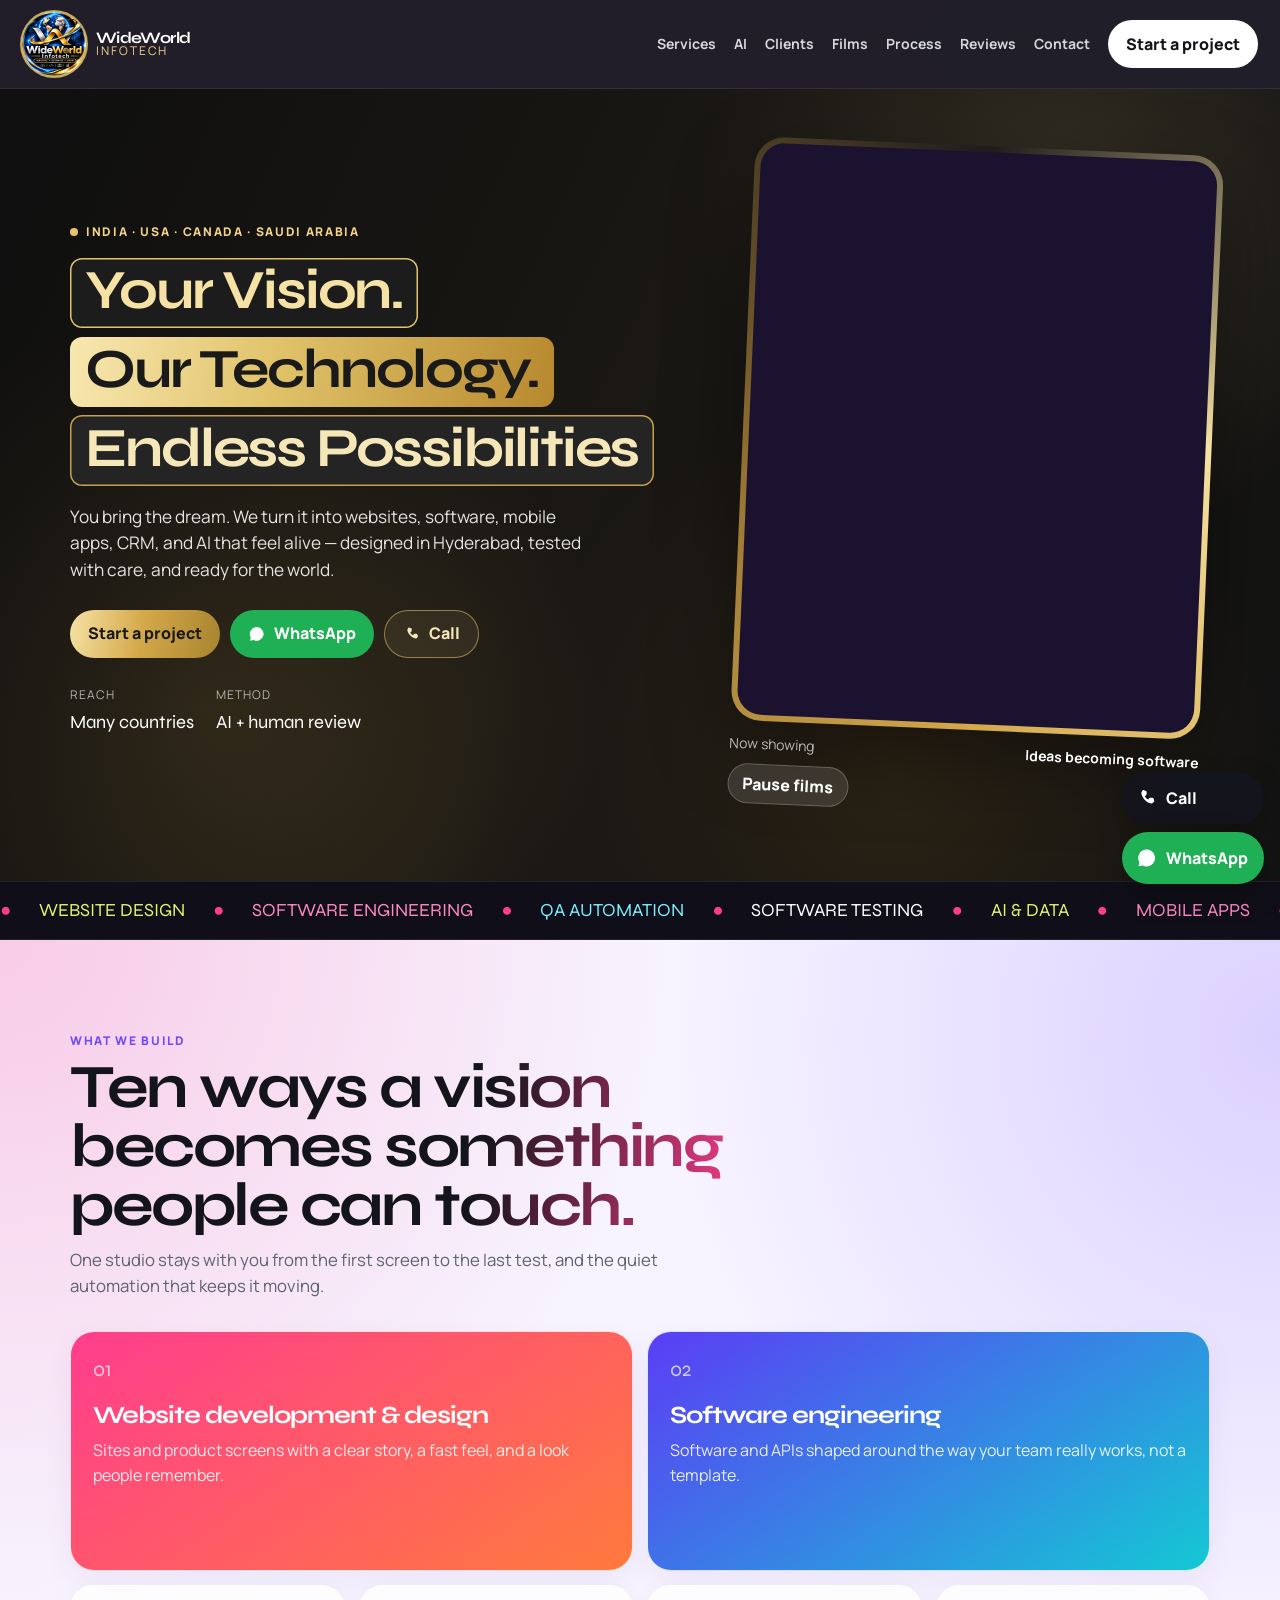
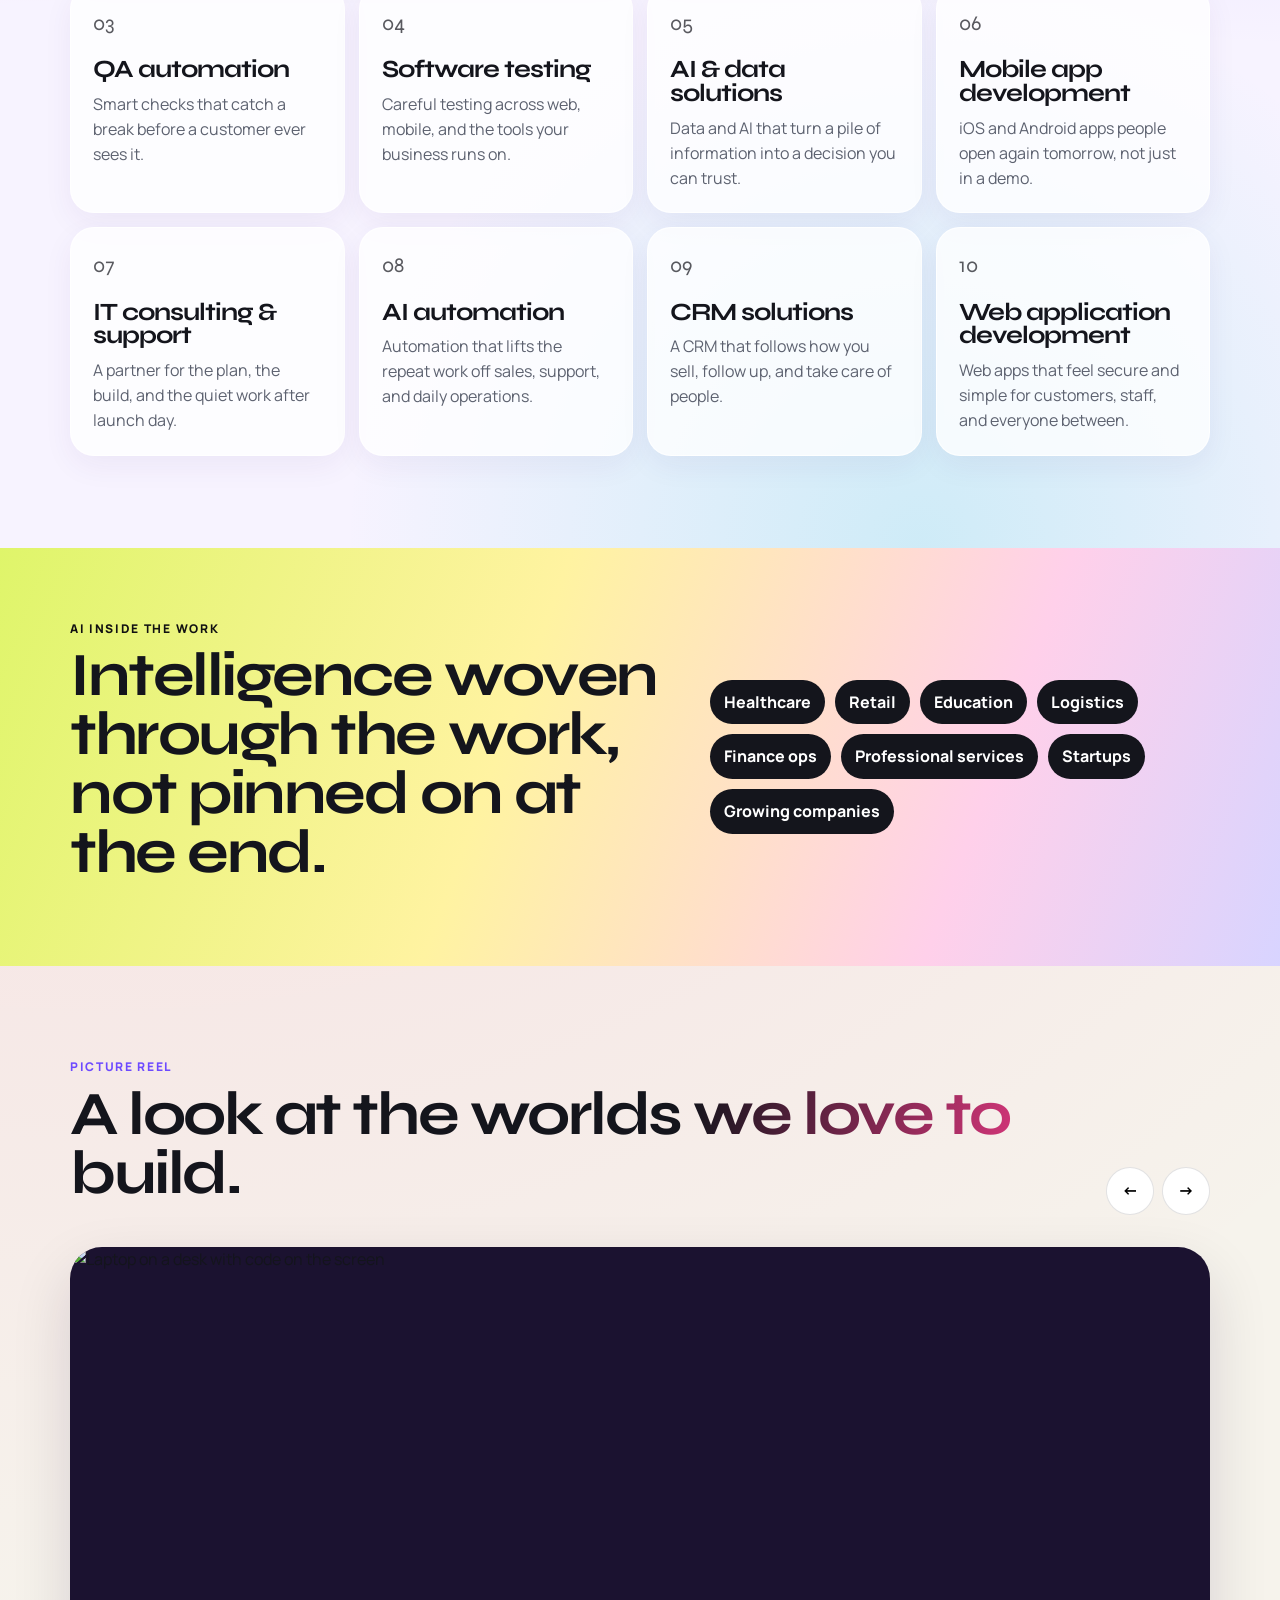
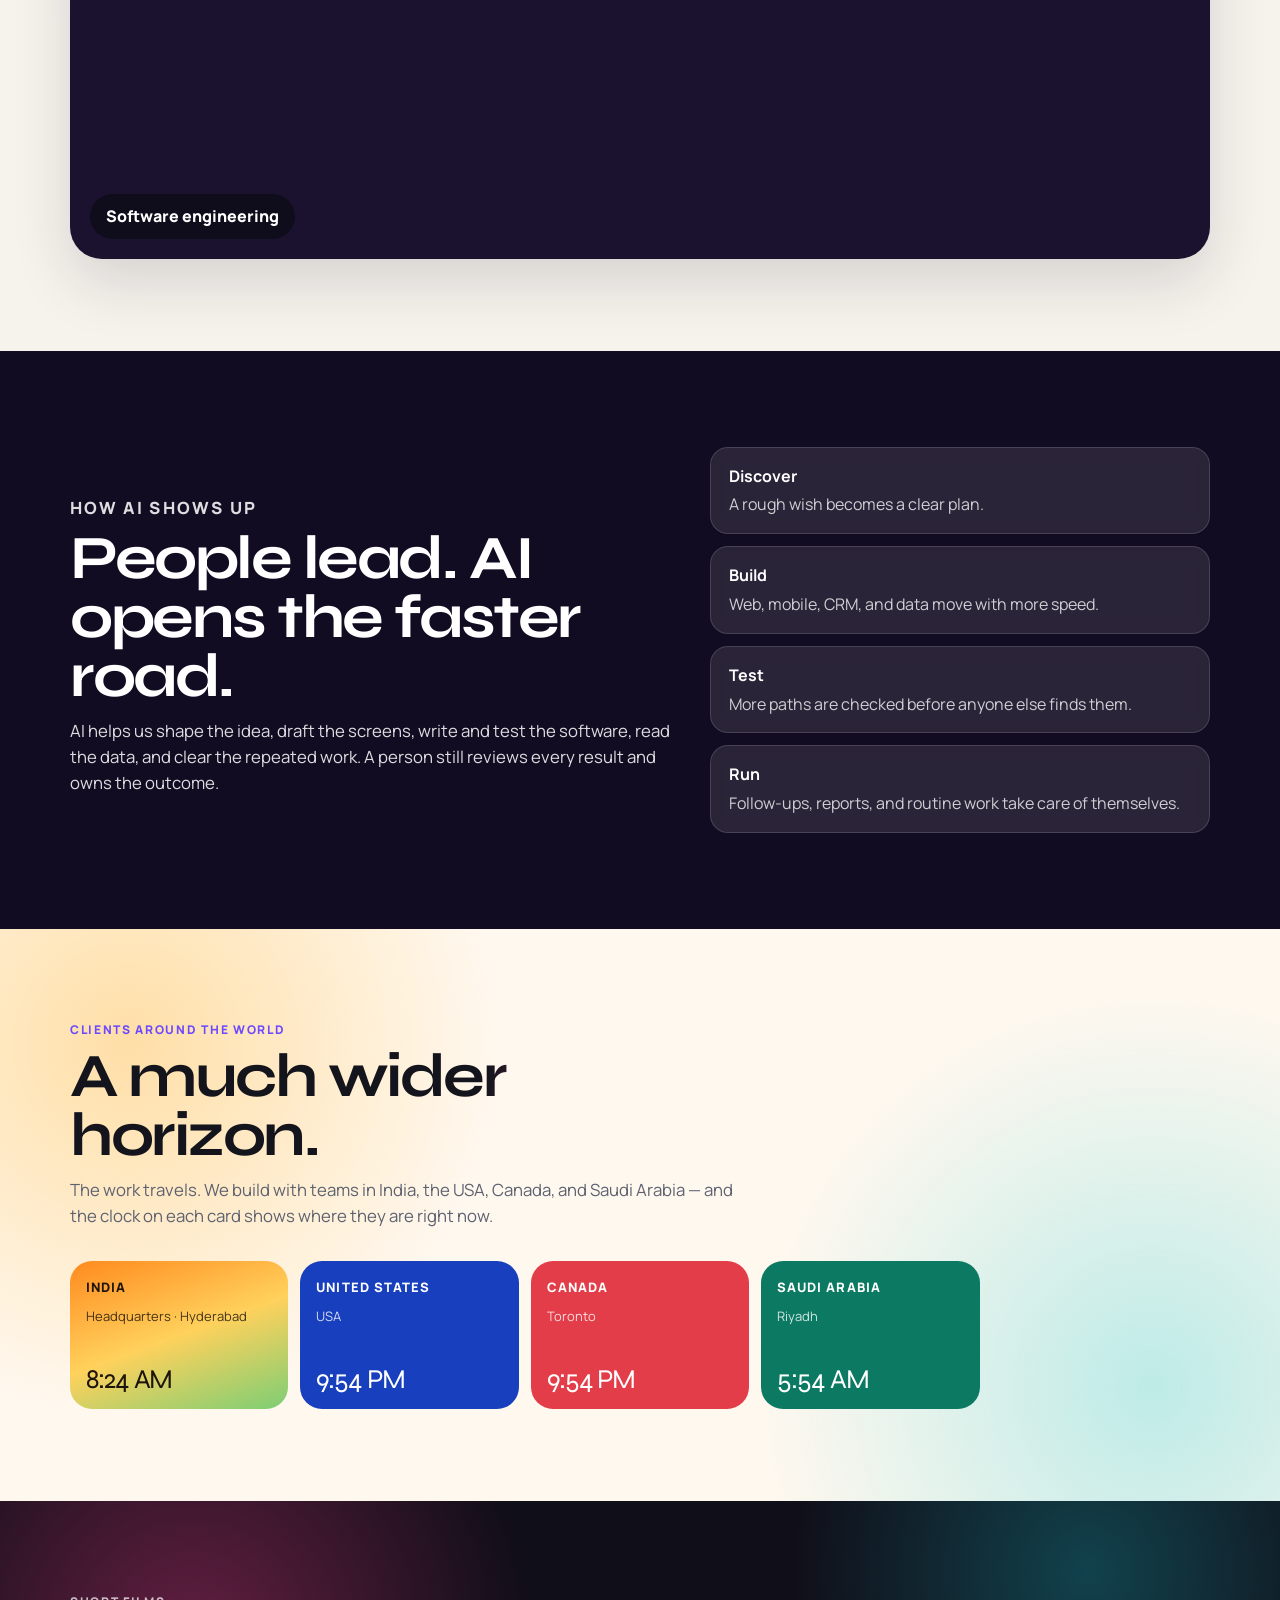
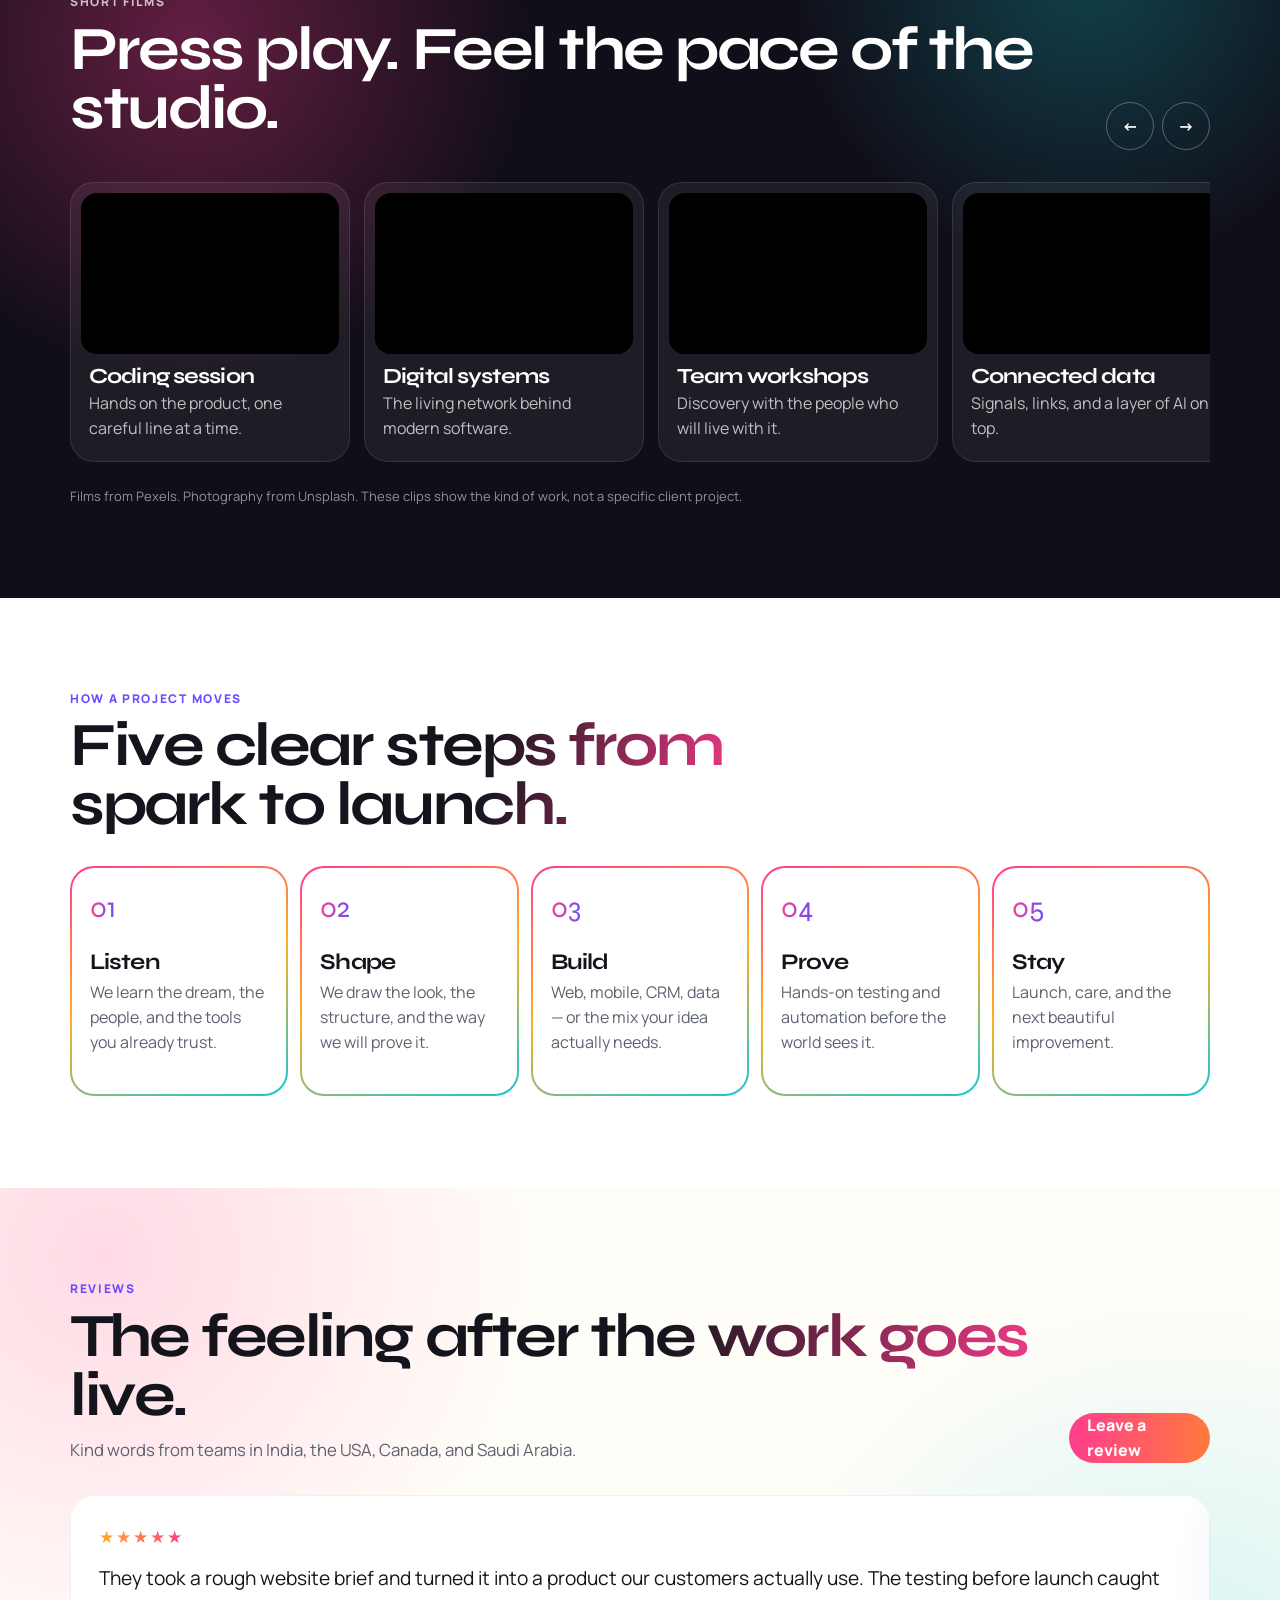
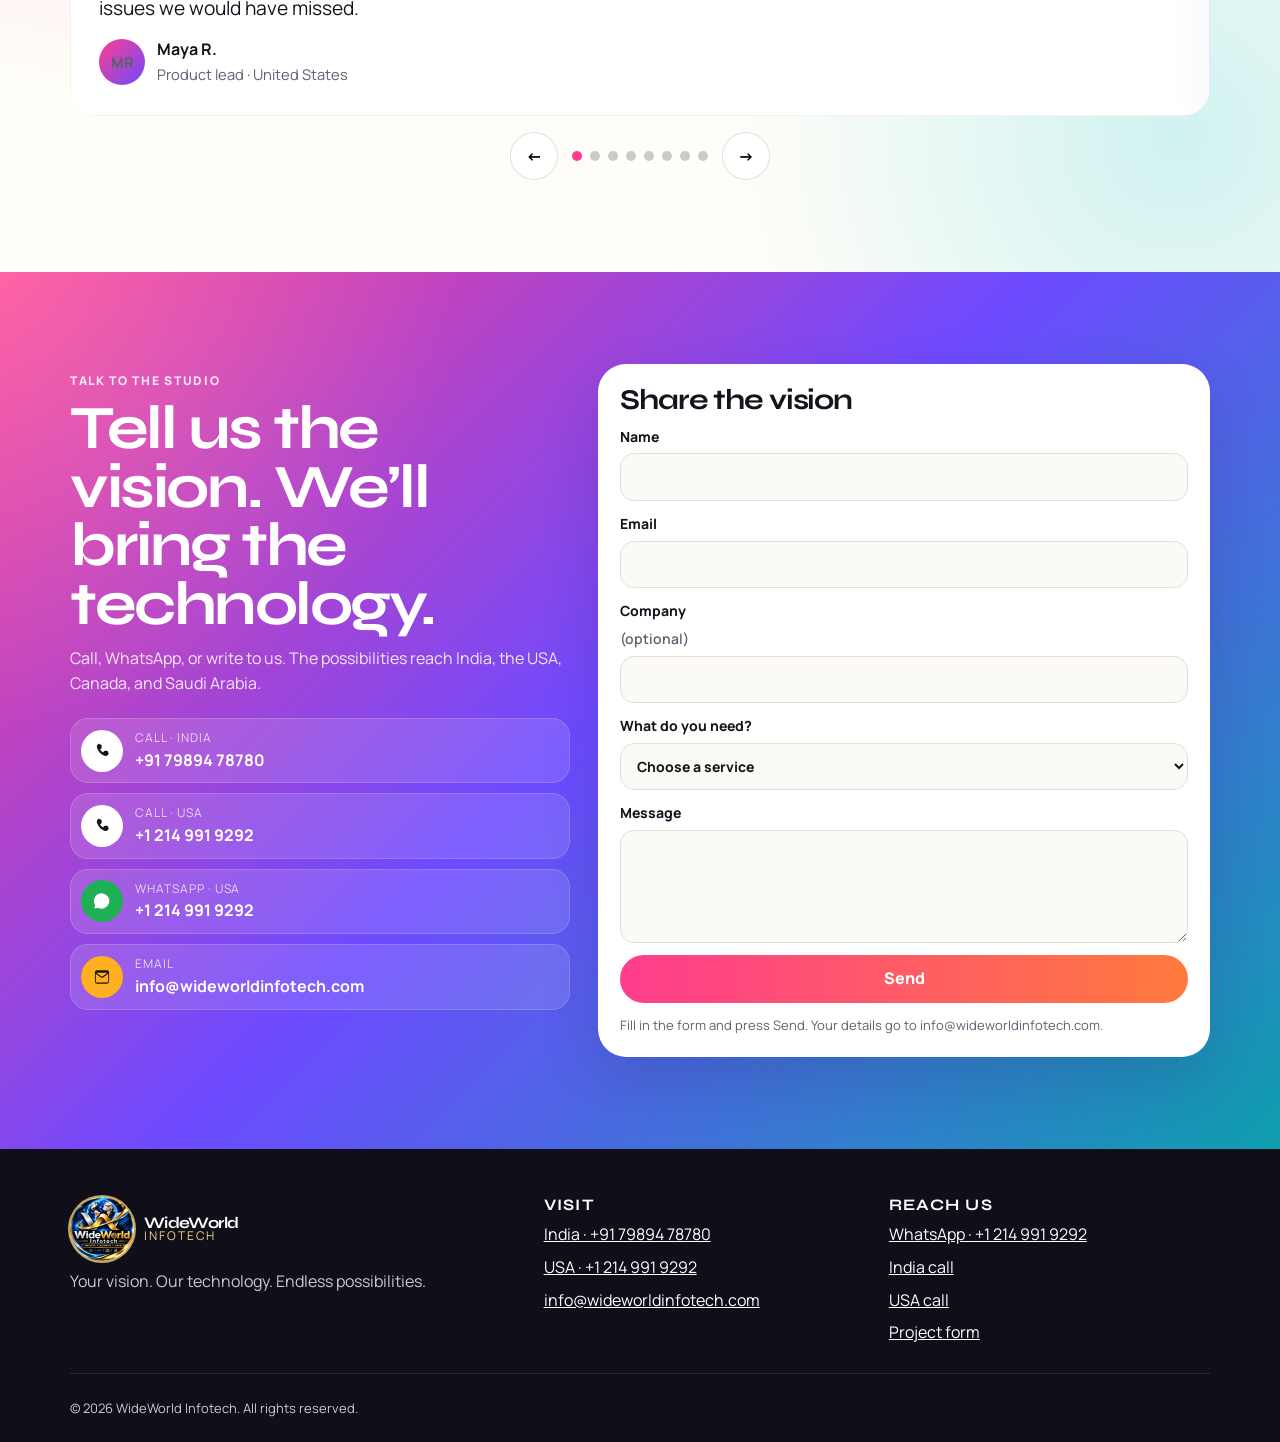
==== commit f849d54e: "Update website" ====
--- a/index.html
+++ b/index.html
@@ -3,14 +3,16 @@
 <head>
   <meta charset="UTF-8">
   <meta name="viewport" content="width=device-width, initial-scale=1">
-  <title>WideWorld Infotech | Web, Software, QA, AI &amp; Mobile</title>
-  <meta name="description" content="Your vision. Our technology. Endless possibilities. WideWorld Infotech in Hyderabad designs, builds, tests, and automates websites, software, mobile apps, CRM, and AI for India, the USA, Canada, and Saudi Arabia.">
+  <title>WideWorld Infotech</title>
+  <meta name="application-name" content="WideWorld Infotech">
+  <meta name="description" content="Your vision. Our technology. Endless possibilities. WideWorld Infotech designs, builds, tests, and automates websites, software, mobile apps, CRM, and AI for India, the USA, Canada, and Saudi Arabia.">
   <meta name="theme-color" content="#12101c">
-  <link rel="icon" href="favicon.svg" type="image/svg+xml">
+  <link rel="icon" href="logo.jpg?v=1" type="image/jpeg">
+  <link rel="apple-touch-icon" href="logo.jpg?v=1">
   <link rel="preconnect" href="https://fonts.googleapis.com">
   <link rel="preconnect" href="https://fonts.gstatic.com" crossorigin>
   <link href="https://fonts.googleapis.com/css2?family=Manrope:wght@400;500;600;700;800&family=Syne:wght@600;700;800&display=swap" rel="stylesheet">
-  <link rel="stylesheet" href="css/styles.css?v=10">
+  <link rel="stylesheet" href="css/styles.css?v=12">
   <script type="application/ld+json">
   {
     "@context": "https://schema.org",
@@ -33,7 +35,7 @@
 
   <header class="site-header">
     <a class="logo" href="#top" aria-label="WideWorld Infotech home">
-      <img class="logo-mark" src="logo.svg" alt="" width="42" height="42">
+      <img class="logo-mark" src="logo.jpg?v=1" alt="" width="64" height="64">
       <span class="logo-words">
         <strong>WideWorld</strong>
         <em>Infotech</em>
@@ -77,7 +79,7 @@
           <p class="lede">You bring the dream. We turn it into websites, software, mobile apps, CRM, and AI that feel alive — designed in Hyderabad, tested with care, and ready for the world.</p>
           <div class="hero-cta">
             <a class="btn btn-hot" href="#contact">Start a project</a>
-            <a class="btn btn-wa" href="https://wa.me/917989478780?text=Hello%20WideWorld%20Infotech%2C%20I%20want%20to%20talk%20about%20a%20project." target="_blank" rel="noopener noreferrer">
+            <a class="btn btn-wa" href="https://wa.me/12149919292?text=Hello%20WideWorld%20Infotech%2C%20I%20want%20to%20talk%20about%20a%20project." target="_blank" rel="noopener noreferrer">
               <svg viewBox="0 0 24 24" aria-hidden="true"><path d="M12 2.8A9.2 9.2 0 0 0 3.7 16.7L2.8 21l4.4-.9A9.2 9.2 0 1 0 12 2.8zm5.2 11.1c-.2-.1-1.3-.6-1.5-.7s-.4-.1-.5.1-.6.7-.7.9-.3.2-.5.1a6.2 6.2 0 0 1-1.8-1.1 6.8 6.8 0 0 1-1.3-1.6c-.1-.2 0-.4.1-.5l.4-.4.2-.3c.1-.1.1-.3 0-.4 0-.1-.5-1.2-.7-1.6s-.4-.4-.5-.4h-.4a.9.9 0 0 0-.6.3 2.5 2.5 0 0 0-.8 1.9 4.4 4.4 0 0 0 .9 2.3 10 10 0 0 0 3.8 3.4c.5.2 1 .4 1.3.5.6.2 1.1.1 1.4.1a1.9 1.9 0 0 0 1.2-1 1.6 1.6 0 0 0 .1-1.1c-.2-.1-.3-.2-.5-.3z"/></svg>
               WhatsApp
             </a>
@@ -356,7 +358,7 @@
             <h2>The feeling after the work goes live.</h2>
             <p>Kind words from teams in India, the USA, Canada, and Saudi Arabia.</p>
           </div>
-          <a class="btn btn-hot" href="https://wa.me/917989478780?text=Hello%20WideWorld%20Infotech%2C%20I%20want%20to%20leave%20a%20review." target="_blank" rel="noopener noreferrer">Leave a review</a>
+          <a class="btn btn-hot" href="https://wa.me/12149919292?text=Hello%20WideWorld%20Infotech%2C%20I%20want%20to%20leave%20a%20review." target="_blank" rel="noopener noreferrer">Leave a review</a>
         </div>
         <div class="review-slider" id="reviewSlider">
         <div class="review-viewport">
@@ -484,11 +486,11 @@
               </a>
             </li>
             <li>
-              <a class="contact-link" href="https://wa.me/917989478780?text=Hello%20WideWorld%20Infotech%2C%20I%20want%20to%20talk%20about%20a%20project." target="_blank" rel="noopener noreferrer">
+              <a class="contact-link" href="https://wa.me/12149919292?text=Hello%20WideWorld%20Infotech%2C%20I%20want%20to%20talk%20about%20a%20project." target="_blank" rel="noopener noreferrer">
                 <span class="round wa" aria-hidden="true">
                   <svg viewBox="0 0 24 24"><path d="M12 2.8A9.2 9.2 0 0 0 3.7 16.7L2.8 21l4.4-.9A9.2 9.2 0 1 0 12 2.8zm5.2 11.1c-.2-.1-1.3-.6-1.5-.7s-.4-.1-.5.1-.6.7-.7.9-.3.2-.5.1a6.2 6.2 0 0 1-1.8-1.1 6.8 6.8 0 0 1-1.3-1.6c-.1-.2 0-.4.1-.5l.4-.4.2-.3c.1-.1.1-.3 0-.4 0-.1-.5-1.2-.7-1.6s-.4-.4-.5-.4h-.4a.9.9 0 0 0-.6.3 2.5 2.5 0 0 0-.8 1.9 4.4 4.4 0 0 0 .9 2.3 10 10 0 0 0 3.8 3.4c.5.2 1 .4 1.3.5.6.2 1.1.1 1.4.1a1.9 1.9 0 0 0 1.2-1 1.6 1.6 0 0 0 .1-1.1c-.2-.1-.3-.2-.5-.3z"/></svg>
                 </span>
-                <span><small>WhatsApp</small><strong>+91 79894 78780</strong></span>
+                <span><small>WhatsApp · USA</small><strong>+1 214 991 9292</strong></span>
               </a>
             </li>
             <li>
@@ -531,8 +533,8 @@
           <label>Message
             <textarea name="message" rows="4" required maxlength="2000"></textarea>
           </label>
-          <button class="btn btn-hot" type="submit">Open email draft</button>
-          <p class="form-note" id="formNote">This opens your email app with the message ready to send to info@wideworldinfotech.com.</p>
+          <button class="btn btn-hot" type="submit">Send</button>
+          <p class="form-note" id="formNote">Fill in the form and press Send. Your details go to info@wideworldinfotech.com.</p>
         </form>
       </div>
     </section>
@@ -541,9 +543,12 @@
   <footer class="footer">
     <div class="container footer-grid">
       <div>
-        <a class="logo" href="#top">
-          <img class="logo-mark" src="logo.svg" alt="" width="42" height="42">
-          <span class="logo-words"><strong>WideWorld</strong><em>Infotech</em></span>
+        <a class="logo" href="#top" aria-label="WideWorld Infotech home">
+          <img class="logo-mark" src="logo.jpg?v=1" alt="" width="64" height="64">
+          <span class="logo-words">
+            <strong>WideWorld</strong>
+            <em>Infotech</em>
+          </span>
         </a>
         <p>Your vision. Our technology. Endless possibilities.</p>
       </div>
@@ -555,7 +560,7 @@
       </div>
       <div>
         <h2>Reach us</h2>
-        <p><a href="https://wa.me/917989478780" target="_blank" rel="noopener noreferrer">WhatsApp</a></p>
+        <p><a href="https://wa.me/12149919292" target="_blank" rel="noopener noreferrer">WhatsApp · +1 214 991 9292</a></p>
         <p><a href="tel:+917989478780">India call</a></p>
         <p><a href="tel:+12149919292">USA call</a></p>
         <p><a href="#contact">Project form</a></p>
@@ -571,12 +576,12 @@
       <svg viewBox="0 0 24 24" aria-hidden="true"><path d="M7.2 3.8c.4-.4 1-.5 1.5-.3l2.2.9c.5.2.8.7.8 1.2l-.2 2.4c0 .4-.2.8-.6 1L9.6 10c.8 1.6 2.1 2.9 3.7 3.7l1-1.3c.3-.4.7-.6 1.1-.6l2.4-.2c.5 0 1 .3 1.2.8l.9 2.2c.2.5.1 1.1-.3 1.5l-1.4 1.4c-.4.4-1 .6-1.6.5C11.8 17.4 6.6 12.2 5.8 6.8c-.1-.6.1-1.2.5-1.6l.9-1.4z"/></svg>
       <span>Call</span>
     </a>
-    <a class="dock-btn wa" href="https://wa.me/917989478780?text=Hello%20WideWorld%20Infotech%2C%20I%20want%20to%20talk%20about%20a%20project." target="_blank" rel="noopener noreferrer">
+    <a class="dock-btn wa" href="https://wa.me/12149919292?text=Hello%20WideWorld%20Infotech%2C%20I%20want%20to%20talk%20about%20a%20project." target="_blank" rel="noopener noreferrer">
       <svg viewBox="0 0 24 24" aria-hidden="true"><path d="M12 2.8A9.2 9.2 0 0 0 3.7 16.7L2.8 21l4.4-.9A9.2 9.2 0 1 0 12 2.8zm5.2 11.1c-.2-.1-1.3-.6-1.5-.7s-.4-.1-.5.1-.6.7-.7.9-.3.2-.5.1a6.2 6.2 0 0 1-1.8-1.1 6.8 6.8 0 0 1-1.3-1.6c-.1-.2 0-.4.1-.5l.4-.4.2-.3c.1-.1.1-.3 0-.4 0-.1-.5-1.2-.7-1.6s-.4-.4-.5-.4h-.4a.9.9 0 0 0-.6.3 2.5 2.5 0 0 0-.8 1.9 4.4 4.4 0 0 0 .9 2.3 10 10 0 0 0 3.8 3.4c.5.2 1 .4 1.3.5.6.2 1.1.1 1.4.1a1.9 1.9 0 0 0 1.2-1 1.6 1.6 0 0 0 .1-1.1c-.2-.1-.3-.2-.5-.3z"/></svg>
       <span>WhatsApp</span>
     </a>
   </div>
 
-  <script src="js/main.js?v=3"></script>
+  <script src="js/main.js?v=5"></script>
 </body>
 </html>
--- a/css/styles.css
+++ b/css/styles.css
@@ -90,18 +90,22 @@
 }
 .logo-mark {
   display: block;
-  width: 42px;
-  height: 42px;
-  border-radius: 13px;
-}
-.logo-words { display: flex; flex-direction: column; line-height: 1; }
-.logo-words strong { font-size: 15px; }
+  width: 64px;
+  height: 64px;
+  flex: none;
+  border-radius: 50%;
+  object-fit: cover;
+  background: #fff;
+  box-shadow: 0 0 0 2px rgba(224, 195, 106, 0.85);
+}
+.logo-words { display: flex; flex-direction: column; line-height: 1.05; color: #fff; }
+.logo-words strong { font-size: 16px; color: #fff; }
 .logo-words em {
   font-style: normal;
   font-size: 12px;
-  letter-spacing: 0.14em;
+  letter-spacing: 0.16em;
   text-transform: uppercase;
-  opacity: 0.72;
+  color: #f3d48a;
 }
 .site-nav { display: flex; gap: 18px; }
 .site-nav a {
